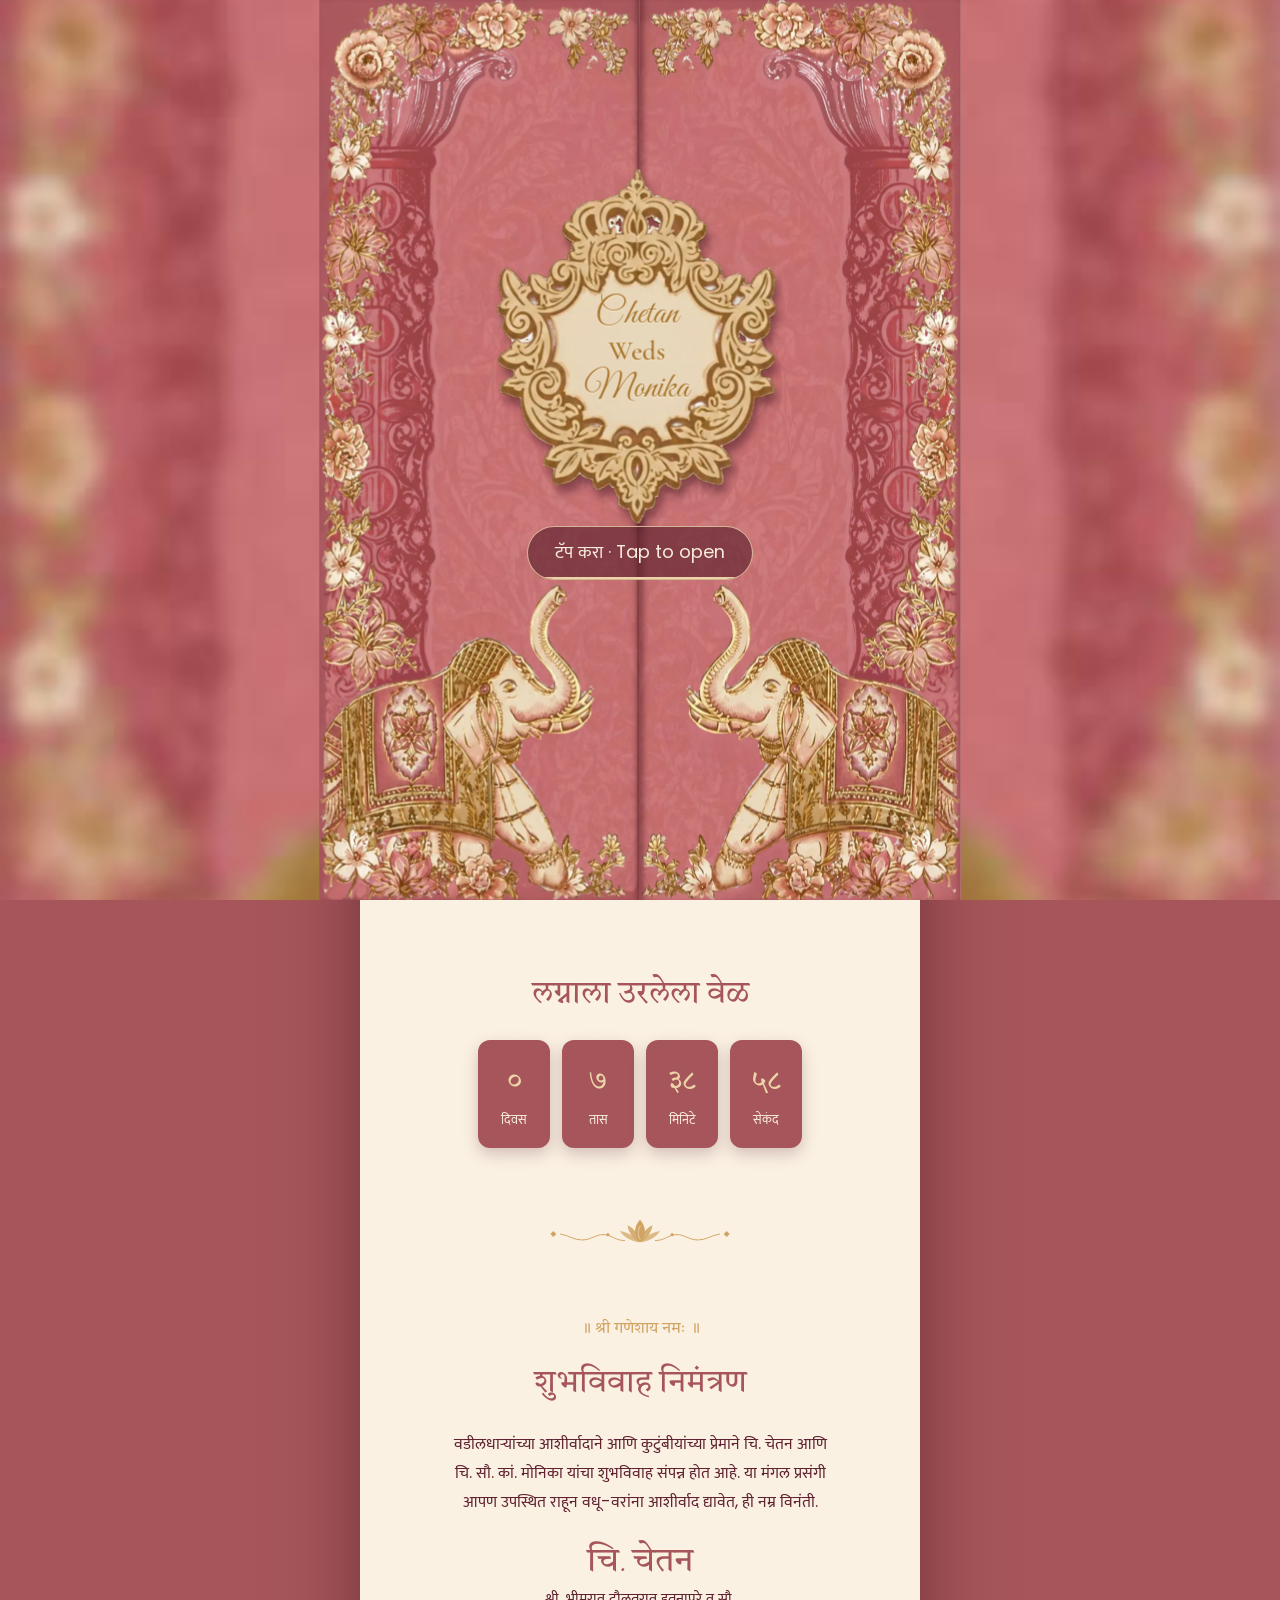
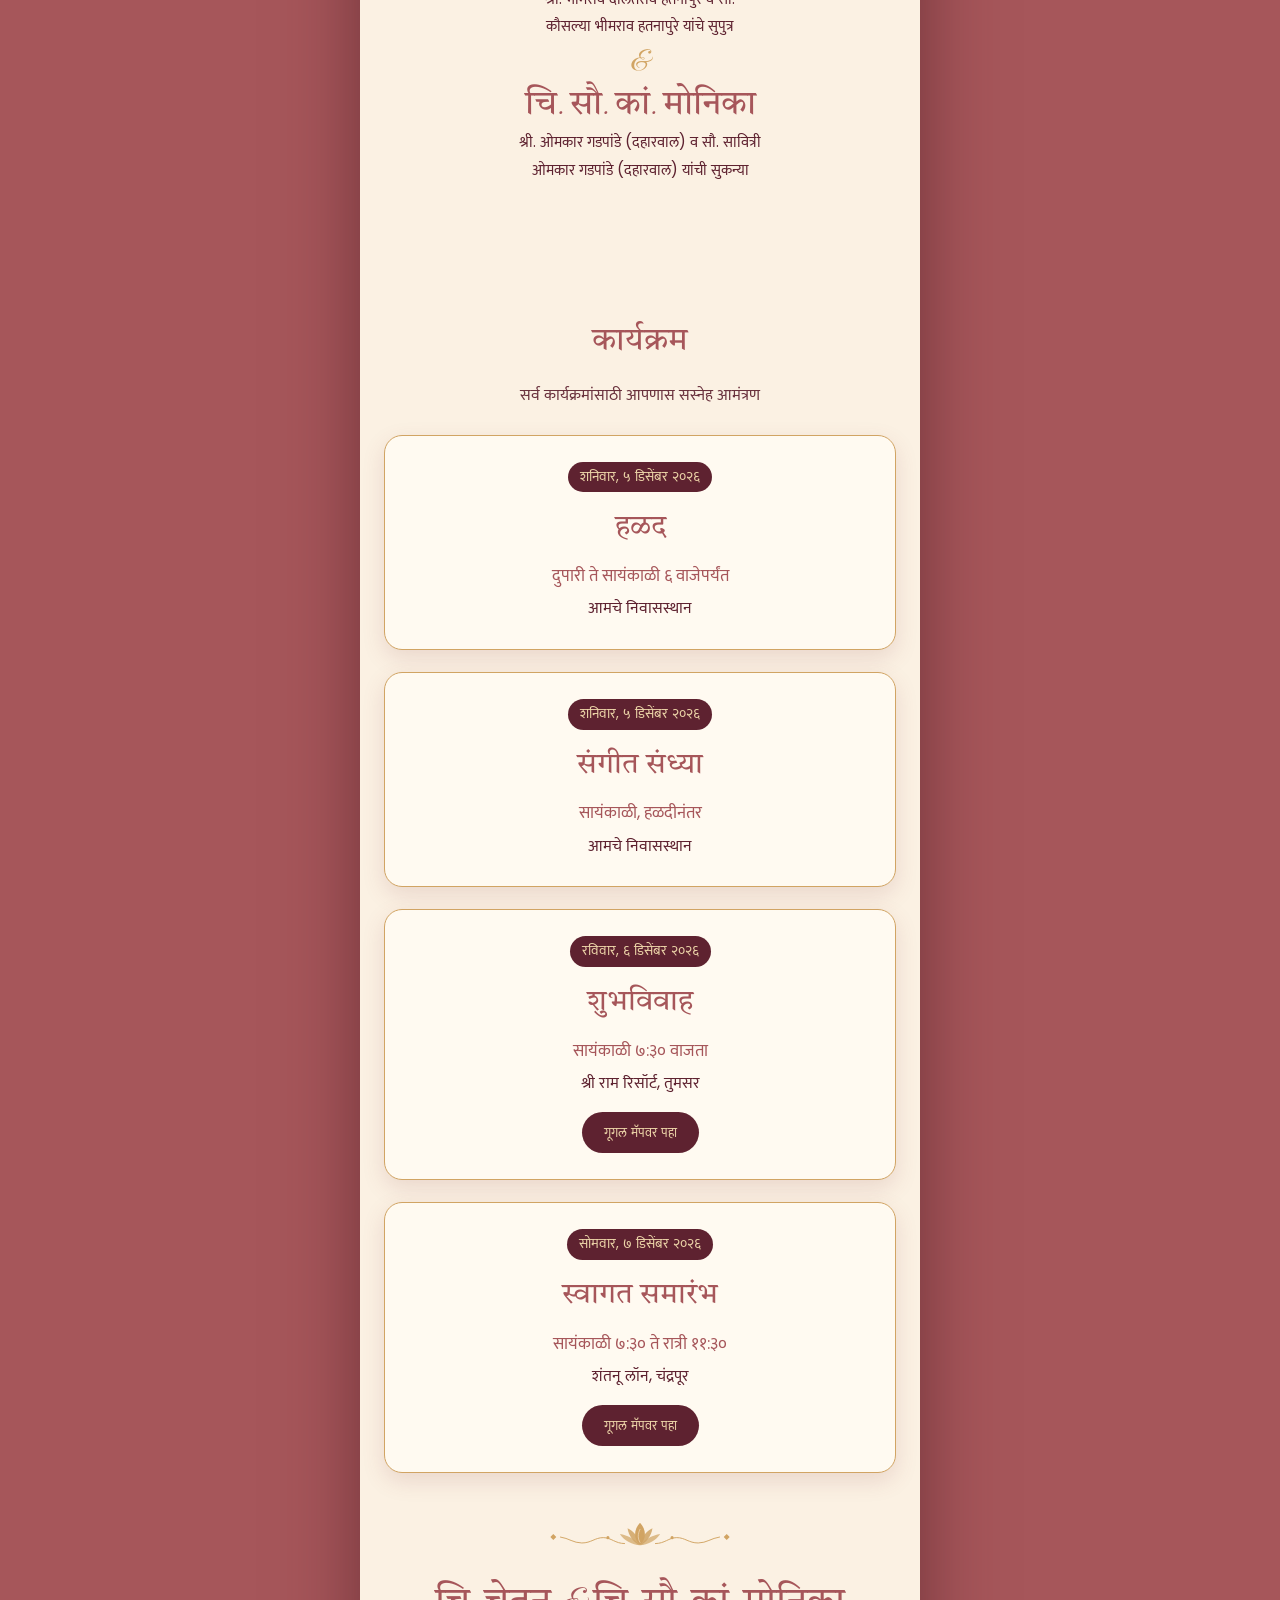
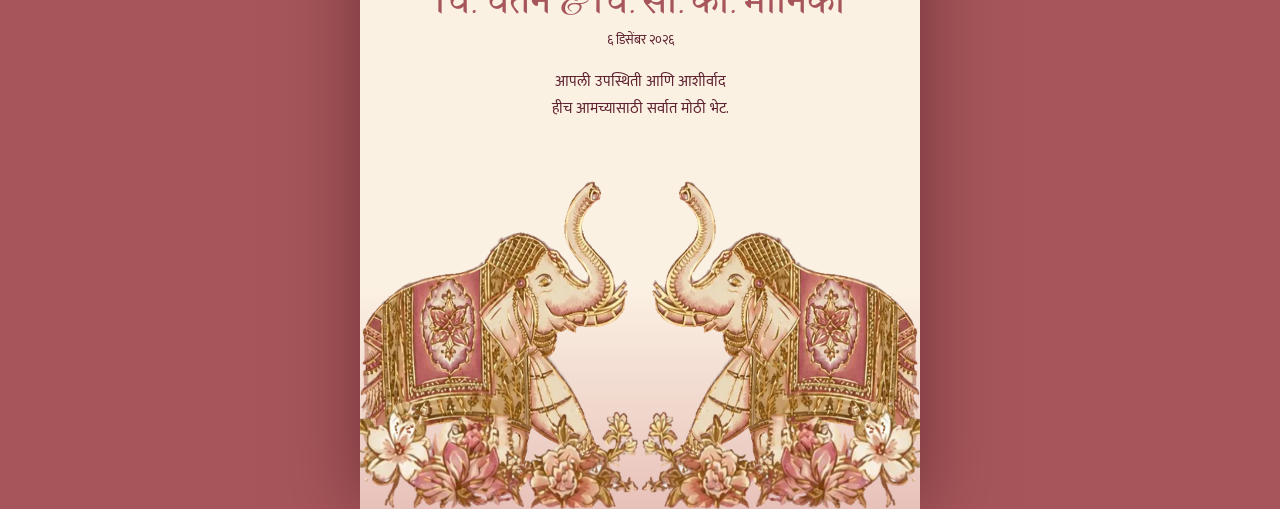
==== family/index.html @ cf25af20 "Link preview: og:image (images/share.jpg), og:url and Twitter card tags on all pages Co-Authored-By:" ====
<!doctype html>
<html lang="en">
	<head>
		<meta charset="UTF-8" />
		<meta
			name="viewport"
			content="width=device-width, initial-scale=1, viewport-fit=cover"
		/>
		<title>Chetan &amp; Monika | Wedding Invitation</title>
		<meta
			name="description"
			content="With joy we invite you to the wedding of Chetan and Monika, 6 December 2026, Shree Ram Resort, Tumsar."
		/>
		<meta property="og:type" content="website" />
		<meta
			property="og:title"
			content="Chetan &amp; Monika | Wedding Invitation"
		/>
		<meta
			property="og:description"
			content="With joy we invite you to the wedding of Chetan and Monika, 6 December 2026, Shree Ram Resort, Tumsar."
		/>
		<meta property="og:site_name" content="Chetan &amp; Monika" />
		<meta property="og:url" content="https://chchetanh.github.io/Wedding_Invite/family/" />
		<meta property="og:image" content="https://chchetanh.github.io/Wedding_Invite/images/share.jpg" />
		<meta property="og:image:width" content="1200" />
		<meta property="og:image:height" content="630" />
		<meta name="twitter:card" content="summary_large_image" />
		<meta name="theme-color" content="#c87476" />
		<meta name="robots" content="noindex, nofollow" />
		<meta name="google" content="notranslate" />
		<link rel="stylesheet" href="../style.css" />
		<!-- If script.js is missing, blocked or broken, the "js" flag is removed and the plain English page shows -->
		<script>
			document.documentElement.classList.add("js");
			document.addEventListener("DOMContentLoaded", function () {
				if (!window.inviteReady) document.documentElement.classList.remove("js");
			});
		</script>
	</head>
	<body class="locked">
		<!-- Vector pieces (SVG symbols, recolourable with CSS "color") -->
		<svg width="0" height="0" style="position: absolute" aria-hidden="true">
			<defs>
				<symbol id="crest-sil" viewBox="0 0 542 685">
					<path
						d="M0 0 C0.3 1.1 0.6 2.2 0.9 3.3 C1.3 4.7 1.8 6.2 2.2 7.6 C2.4 8.3 2.4 8.3 3.4 11.9 C5.1 16.1 7.1 18.6 10 22 C10.6 24.5 10.6 24.5 10.8 26.9 C11.8 33.1 15.3 35.3 20 39 C23.1 42.4 25.1 45.8 27 50 C27.8 49.8 28.6 49.6 29.5 49.3 C34.1 48.9 37 50.1 41.2 51.8 C47.5 54.1 53.6 56.2 60 58 C61 58.3 62 58.7 63 59 C64.7 59.2 66.4 59.3 68.1 59.4 C81.1 60.5 95.3 65.3 104 75.3 C109.6 82.3 112.1 89.3 114 98 C115.2 98.2 116.4 98.5 117.7 98.7 C122.3 100.1 124 101.3 127 105 C129.7 110.5 129.1 115.2 128 121 C125.2 127.8 122.6 131.5 116.3 135.1 C113 137 113 137 112 140 C112.5 143.1 112.5 143.1 113.3 146.6 C113.6 147.8 113.8 149 114.1 150.2 C114.4 151.1 114.7 152 115 153 C115.7 153.3 116.3 153.7 117 154 C118.8 157.6 119.3 160.8 119.6 164.8 C119.7 165.3 119.7 165.3 119.9 167.8 C119.9 168.5 119.9 169.2 120 170 C120.7 169.9 121.4 169.9 122.2 169.8 C132.8 169.2 141.4 172.7 149.6 179.4 C155.9 186 157.6 191.9 159.3 200.7 C159.9 203.7 160.8 206.2 162 209 C165.8 207.6 169.3 205.9 172.9 204 C181.1 199.9 186.9 198 196 200 C201.3 204.9 201.6 209.8 202 216.6 C202 217.4 202 218.2 202 219 C207.5 220.6 207.5 220.6 211 220 C214.3 217.1 216.6 213.6 219 210 C223.5 203.9 227.9 198.8 234.1 194.4 C236 193 236 193 238 191 C245.9 189 245.9 189 250 189 C251.8 191 251.8 191 253.6 193.7 C254.2 194.6 254.8 195.4 255.4 196.3 C261.9 207.1 261.3 221.1 258.7 233.1 C257.8 236.6 256.7 239.7 255.2 243.1 C254 246 254 246 255 250 C256 251.7 257 253.4 258 255.1 C261.7 260.9 262.4 265 262 272 C260.1 276.6 256.9 279.1 253 282 C252 282.3 251 282.7 250 283 C250.2 284.2 250.3 285.4 250.5 286.6 C251.8 299 251.8 308 244.2 318.2 C240.9 322.3 238.1 324.5 233 326 C233.7 327.3 234.3 328.6 235 330 C235.6 331.6 236.2 333.2 236.8 334.8 C240.3 343.7 246.3 348.2 254.3 353.1 C257 355 257 355 260 359 C260.1 366.8 258 370.4 253 376 C247.2 381.4 240.4 383.6 233 386 C231.9 390.7 232.3 393.5 234 398 C235.1 398.1 236.1 398.3 237.2 398.4 C238.6 398.6 240 398.8 241.4 398.9 C242.7 399.1 244.1 399.3 245.5 399.5 C249 400 249 400 251 401 C251.7 402.7 252.3 404.5 252.9 406.2 C253.9 409.3 254.9 411.8 256.6 414.5 C258.9 418.6 258.8 422.4 259 427 C258.7 427.7 258.3 428.3 258 429 C255.5 429.7 253.1 430.3 250.6 430.9 C245.7 432 241.2 433.2 236.7 435.2 C231.5 437.4 226.6 437.7 221 438 C220.9 439.2 220.9 440.4 220.8 441.7 C219 466 211.6 487.6 195 506 C194.4 506.7 193.8 507.5 193.2 508.2 C184.6 518.8 172.5 525.1 160 530 C160 534 160 534 162.1 536.1 C162.5 536.6 162.5 536.6 165 539 C176.6 554 176.6 554 177 563 C176.6 565.6 176.6 565.6 175 568 C169.6 571.2 164 573.1 158 575 C158.5 578.9 159.1 582.6 160.1 586.4 C161.2 591.9 161.8 596.6 160 601.9 C157 605 154.2 604.7 150 605 C144.6 604.4 139.3 603.2 134 602 C133 601.8 132 601.6 130.9 601.4 C121.1 599.1 112.5 593.7 106 586 C106 585 106 584 106 583 C101.7 585.4 97.8 587.9 94 591 C89.6 594.3 85.5 594.6 80 595 C80.2 595.9 80.4 596.7 80.6 597.6 C81.3 603.4 79 608.1 76 613 C72.3 614.8 70.4 614.4 66.5 613.2 C64 612.3 61.5 611.2 59 610 C57.8 609.5 56.7 609 55.5 608.4 C53 607 53 607 51 604 C45.9 605.3 43.3 607 40 611 C38.9 614.2 38 617.1 37.2 620.3 C37 621.1 36.8 622 36.5 622.8 C36 624.9 35.5 626.9 35 629 C33.7 629 32.4 629 31 629 C31 629.5 31 629.5 30.7 632.1 C29.3 645.7 29.3 645.7 24 650 C21 651.6 18.9 652 15.5 652.4 C11.2 654.4 10.9 655.7 9.2 660 C9 660.5 9 660.5 8 663.2 C7 666 7 666 5 668 C4.5 669.3 4.1 670.6 3.6 671.9 C2 676 2 676 -2 679 C-7.9 677.9 -10.1 677.2 -13.8 672.4 C-16.9 666.1 -19.8 660 -21 653 C-22.3 652.8 -23.5 652.7 -24.8 652.5 C-31.2 651 -36.8 648.2 -41 643 C-41.6 639.2 -41.5 636 -41 632.2 C-41 629 -41 629 -42.8 627 C-43.5 626.4 -44.3 625.7 -45 625 C-46.4 621.4 -47.5 617.7 -48.7 614 C-49.1 613 -49.5 612 -50 611 C-51.3 610.7 -52.6 610.3 -54 610 C-55.8 607.4 -55.8 607.4 -57 605 C-61.3 605.4 -64.2 607.3 -67.8 609.6 C-70.2 611.1 -72.6 612.3 -75.2 613.4 C-75.6 613.6 -75.6 613.6 -77.6 614.5 C-80.8 615.2 -82.2 614.6 -85 613 C-88.9 608.2 -90.4 603.1 -91 597 C-93.5 594.5 -95.2 594.4 -98.6 593.8 C-104.8 592.3 -108.1 589.9 -113 586 C-114.3 586 -115.6 586 -117 586 C-118.9 587.9 -120.8 589.8 -122.6 591.8 C-132.4 601 -145.6 604.6 -158.9 605.2 C-162 605 -162 605 -165 604 C-169.4 595.6 -166.9 584 -166 575 C-167.4 574.6 -168.7 574.1 -170.1 573.6 C-171.9 573 -173.7 572.4 -175.4 571.8 C-176.3 571.5 -177.2 571.2 -178.2 570.9 C-180.7 570 -180.7 570 -185 568 C-186.9 562.3 -184.6 558.2 -182 553 C-180.5 550.6 -179 548.3 -177.4 546 C-176 544 -176 544 -174.5 541.3 C-173 539 -173 539 -169.8 535.9 C-167 533 -167 533 -167 530 C-167.5 529.8 -167.5 529.8 -169.9 528.9 C-192.1 520.5 -209.6 505.7 -219.5 483.7 C-220.7 480.5 -221.9 477.3 -223 474 C-223.4 473 -223.7 472 -224.1 471 C-226.9 463.1 -227.7 455.3 -228.2 447 C-228.4 444.6 -228.7 442.3 -229 440 C-232.2 437.9 -233.7 437.6 -237.4 437.2 C-243.1 436.3 -247.8 434.5 -253.1 432.2 C-256 431 -258.6 430.4 -261.6 429.8 C-266 429 -266 429 -268 427 C-269.1 419.6 -267.2 415.6 -263 409.5 C-257.4 402.5 -251.8 399.2 -243 398 C-243 394 -243 390.1 -243 386 C-248 384 -248 384 -251.9 383.1 C-259.5 381.1 -266.2 377.3 -271 371 C-272 367.2 -272 363.8 -271 360 C-268.2 355.7 -264.7 353.2 -260.6 350.3 C-259.5 349.5 -258.3 348.8 -257.2 348 C-254 346 -254 346 -251.2 345 C-250.5 344.7 -249.7 344.3 -249 344 C-247.8 339.7 -247.8 339.7 -247 335 C-246.8 334.1 -246.5 333.2 -246.2 332.2 C-245.9 329.1 -246.4 327.7 -248 325 C-249.1 324.1 -250.2 323.1 -251.4 322.1 C-255 319 -256.8 316.2 -259 312 C-259.7 311.7 -260.3 311.3 -261 311 C-264.9 300.7 -263.2 292.5 -261 282 C-261.7 281.7 -262.4 281.4 -263.1 281.2 C-267.6 279.1 -270.4 277.9 -273.2 273.7 C-274.2 269 -274.4 266.6 -273 262 C-270.8 259 -268.5 256.3 -266 253.5 C-264 251 -264 251 -263 247 C-264 245.3 -265 243.6 -266 242 C-266.8 239.5 -267.5 237.1 -268.1 234.6 C-268.5 233.3 -268.8 232 -269.1 230.7 C-272.1 217.9 -271 207 -264.5 195.3 C-262.5 192.4 -260.7 190.3 -257.6 188.8 C-248.1 189.5 -241.4 197.2 -235.4 203.8 C-231.9 208 -228.8 212.4 -225.6 216.8 C-224 219 -224 219 -223 220 C-221.3 220 -219.7 220 -218 220 C-216 216 -216 216 -215.1 211.6 C-213.8 206 -212.7 203.1 -208 200 C-199.1 198.4 -192.7 201.1 -185 205.4 C-182 207 -182 207 -178 208 C-174.8 203.7 -174.4 201.9 -173.7 196.8 C-172.4 189.7 -170.9 186.1 -166 181 C-165.4 180.3 -164.9 179.7 -164.3 179 C-157.9 172.7 -150.3 173.1 -141.8 173 C-140.6 173 -139.3 173 -138 173 C-138 172.1 -137.9 171.2 -137.9 170.3 C-137.9 169.8 -137.9 169.8 -137.7 166.8 C-137.6 165.7 -137.6 164.5 -137.5 163.3 C-137 159.8 -136.1 157.8 -134 155 C-133.3 154.7 -132.7 154.3 -132 154 C-131.7 151.6 -131.7 151.6 -131.5 148.7 C-131.3 144.6 -130.9 142.8 -129 139 C-130 138.4 -131.1 137.7 -132.1 137.1 C-133.5 136.2 -134.9 135.3 -136.2 134.4 C-137.6 133.6 -138.9 132.7 -140.3 131.9 C-144.2 128.8 -146 126.5 -148 122 C-148.7 115 -148.1 107.9 -143.9 102.1 C-140.4 99.5 -137.2 98.8 -133 98 C-132.9 97.1 -132.8 96.2 -132.7 95.3 C-130.6 82.4 -124.3 76.1 -114.1 68.5 C-109.6 65.3 -105.5 63.4 -100.1 61.9 C-99 61.5 -97.8 61.2 -96.6 60.9 C-90.6 59.4 -85.2 58.9 -79.1 59.2 C-72.5 59.3 -69.4 57.8 -64 54 C-58.5 52.2 -52.9 51.1 -47.2 50.4 C-41.8 48.6 -40.7 46 -37.8 41.3 C-35.2 37.9 -31.9 37.4 -28 36 C-26.2 32.4 -26.2 32.4 -25 29 C-23.7 28.3 -22.4 27.7 -21 27 C-20.5 25.7 -20.1 24.4 -19.6 23 C-19.1 21.7 -18.6 20.4 -18 19 C-17 18.8 -16.1 18.5 -15.1 18.3 C-12 17 -12 17 -10.4 13.3 C-10.2 12.6 -10.2 12.6 -9.2 8.9 C-8.5 6.3 -7.8 3.6 -7 1 C-5 0 -5 0 0 0 Z M22 89 C21.3 89.7 20.7 90.3 20 91 C18 91.4 16 91.7 14 92 C14 93.7 14 95.3 14 97 C14.7 97.7 15.3 98.3 16 99 C16.6 101.7 16.6 101.7 17.1 104.9 C17.3 105.9 17.5 107 17.6 108.1 C18 111 18 111 18 115 C19 115 20 115 21 115 C21.3 113.8 21.3 113.8 23 108 C25.5 109 28.1 110 30.6 111.1 C33 112 33 112 37 112 C38.1 107.2 38.1 107.2 37 105 C38 105 39 105 40 105 C39 102 39 102 36.6 100.6 C35.7 100.2 34.7 99.7 33.7 99.2 C28.6 96.6 26.3 94.4 24 89 C23.3 89 22.7 89 22 89 Z M-39 93 C-42 97 -42 97 -42 99 C-43.3 99.3 -44.6 99.7 -46 100 C-46 102.3 -46 104.6 -46 107 C-45.6 107.1 -45.6 107.1 -43.6 107.3 C-41 108 -41 108 -39 111 C-39.9 114.7 -39.9 114.7 -41 118 C-40.3 118.7 -39.7 119.3 -39 120 C-37.7 119.7 -36.4 119.3 -35 119 C-34.7 116 -34.5 113 -34.3 109.9 C-34.2 109.1 -34.2 108.2 -34.1 107.4 C-33.7 101.8 -34.4 98 -37 93 C-37.7 93 -38.3 93 -39 93 Z M-55 99 C-55.3 100.3 -55.7 101.6 -56 103 C-55.7 103.5 -55.7 103.5 -54 106 C-52.3 105.7 -50.7 105.3 -49 105 C-49.3 103.3 -49.7 101.7 -50 100 C-51.7 99.7 -53.3 99.3 -55 99 Z M192 313 C191.4 323.7 191.4 323.7 193.6 328.2 C196.9 330.6 199 330.5 203 330 C205 328 205 328 205.1 325.2 C203.6 320.7 200.8 318.8 197 316 C196.3 316 195.7 316 195 316 C195 315 195 314 195 313 C194 313 193 313 192 313 Z M-217 325 C-217 326 -217 327 -217 328 C-216 327.7 -215 327.3 -214 327 C-214 326.3 -214 325.7 -214 325 C-215 325 -216 325 -217 325 Z "
						fill="currentColor"
						transform="translate(277,3)"
					/>
				</symbol>
				<symbol id="lotus" viewBox="0 0 320 44">
					<g fill="currentColor">
						<path d="M160 3 C171 15 171 30 160 41 C149 30 149 15 160 3Z" />
						<path
							d="M160 41 C150 36 141 26 139 12 C150 17 157 27 160 41Z"
							opacity=".85"
						/>
						<path
							d="M160 41 C170 36 179 26 181 12 C170 17 163 27 160 41Z"
							opacity=".85"
						/>
						<path
							d="M160 41 C147 40 134 34 126 22 C139 24 152 31 160 41Z"
							opacity=".7"
						/>
						<path
							d="M160 41 C173 40 186 34 194 22 C181 24 168 31 160 41Z"
							opacity=".7"
						/>
						<circle cx="106" cy="28" r="2.6" />
						<circle cx="214" cy="28" r="2.6" />
						<path d="M14 22 l5 5 -5 5 -5 -5z" />
						<path d="M306 22 l5 5 -5 5 -5 -5z" />
					</g>
					<g
						fill="none"
						stroke="currentColor"
						stroke-width="1.6"
						stroke-linecap="round"
					>
						<path
							d="M134 38 C118 38 112 28 98 28 C84 28 78 37 62 37 C48 37 40 29 26 27"
						/>
						<path
							d="M186 38 C202 38 208 28 222 28 C236 28 242 37 258 37 C272 37 280 29 294 27"
						/>
						<path
							d="M160 14 C156 22 156 30 160 36"
							stroke="#fbf1e3"
							stroke-width="1.1"
							opacity=".75"
						/>
					</g>
				</symbol>
			</defs>
		</svg>

		<!-- ================= COVER: two thick doors, opening from the middle =================
     Every layer is one of your Canva elements, placed where it sits in your design.
     Opens on tap, or by itself 5 seconds after the artwork has loaded. -->
		<div
			class="gate"
			id="gate"
			role="button"
			tabindex="0"
			aria-label="Tap to open the wedding invitation of Chetan and Monika"
		>
			<div class="gate-bg"></div>
			<div class="stage">
				<div class="door left">
					<div class="face front">
						<img
							class="bg"
							src="../images/door-bg-l.webp"
							alt=""
							draggable="false"
							decoding="async"
						/>
						<img
							class="el"
							src="../images/pillar-l.webp"
							alt=""
							draggable="false"
							decoding="async"
							style="left: 0.161%; top: 0%; width: 70%"
						/>
						<img
							class="el"
							src="../images/spray-l-top.webp"
							alt=""
							draggable="false"
							decoding="async"
							style="left: 70.645%; top: 0.858%; width: 26.613%"
						/>
						<img
							class="el"
							src="../images/spray-l-bot.webp"
							alt=""
							draggable="false"
							decoding="async"
							style="left: 68.387%; top: 92.162%; width: 27.903%"
						/>
						<img
							class="el"
							src="../images/garland-l.webp"
							alt=""
							draggable="false"
							decoding="async"
							style="left: 0%; top: 0.801%; width: 30.968%"
						/>
						<img
							class="el"
							src="../images/elephant-l.webp"
							alt=""
							draggable="false"
							decoding="async"
							style="left: 0%; top: 64.645%; width: 86.129%"
						/>
						<img
							class="el"
							src="../images/flowers-bl.webp"
							alt=""
							draggable="false"
							decoding="async"
							style="left: 0%; top: 90.732%; width: 62.903%"
						/>
						<i class="shade"></i>
					</div>
					<div class="face back"></div>
					<div class="edge"></div>
				</div>
				<div class="door right">
					<div class="face front">
						<img
							class="bg"
							src="../images/door-bg-r.webp"
							alt=""
							draggable="false"
							decoding="async"
						/>
						<img
							class="el"
							src="../images/pillar-r.webp"
							alt=""
							draggable="false"
							decoding="async"
							style="left: 29.839%; top: 0%; width: 70%"
						/>
						<img
							class="el"
							src="../images/spray-r-top.webp"
							alt=""
							draggable="false"
							decoding="async"
							style="left: 2.742%; top: 0.858%; width: 26.613%"
						/>
						<img
							class="el"
							src="../images/spray-r-bot.webp"
							alt=""
							draggable="false"
							decoding="async"
							style="left: -0.161%; top: 92.162%; width: 28.065%"
						/>
						<img
							class="el"
							src="../images/garland-r.webp"
							alt=""
							draggable="false"
							decoding="async"
							style="left: 69.032%; top: 0.801%; width: 30.968%"
						/>
						<img
							class="el"
							src="../images/elephant-r.webp"
							alt=""
							draggable="false"
							decoding="async"
							style="left: 13.871%; top: 64.645%; width: 86.129%"
						/>
						<img
							class="el"
							src="../images/flowers-br.webp"
							alt=""
							draggable="false"
							decoding="async"
							style="left: 37.097%; top: 90.732%; width: 62.903%"
						/>
						<i class="shade"></i>
					</div>
					<div class="face back"></div>
					<div class="edge"></div>
					<!-- NAME PLATE: a child of the RIGHT door, so it swings with that door and is never cut in half -->
					<div
						class="crest"
						style="
							left: -44.677%;
							top: 19.05%;
							width: 87.419%;
							aspect-ratio: 542/685;
						"
					>
						<svg class="sil shadow" viewBox="0 0 542 685" aria-hidden="true">
							<use href="#crest-sil" />
						</svg>
						<svg class="sil s1" viewBox="0 0 542 685" aria-hidden="true">
							<use href="#crest-sil" /></svg
						><svg class="sil s2" viewBox="0 0 542 685" aria-hidden="true">
							<use href="#crest-sil" /></svg
						><svg class="sil s3" viewBox="0 0 542 685" aria-hidden="true">
							<use href="#crest-sil" /></svg
						><svg class="sil s4" viewBox="0 0 542 685" aria-hidden="true">
							<use href="#crest-sil" /></svg
						><svg class="sil s5" viewBox="0 0 542 685" aria-hidden="true">
							<use href="#crest-sil" />
						</svg>
						<img
							class="top"
							src="../images/crest.webp"
							alt=""
							draggable="false"
							decoding="async"
						/>
						<!-- text on the name plate (English only, not translated) -->
						<div class="plate">
							<span>Chetan</span>
							<em>Weds</em>
							<span>Monika</span>
						</div>
					</div>
				</div>

				<p class="tap"><span data-i18n="tap">Tap to open</span></p>
			</div>
		</div>

		<!-- LANGUAGE BAR: shown by script.js only when data/content.json has loaded -->
		<nav class="langbar" id="langbar" hidden aria-label="Language">
			<button type="button" data-l="mr" lang="mr">मराठी<i></i></button>
			<button type="button" data-l="en" lang="en">English<i></i></button>
			<button type="button" data-l="hi" lang="hi">हिन्दी<i></i></button>
		</nav>

		<!-- MUSIC: put your audio file at music/invitation.mp3. The button only appears if the file exists. -->
		<audio id="music" src="../music/invitation.mp3" preload="metadata"></audio>
		<button type="button" class="music" id="musicBtn" hidden aria-label="Music on or off" aria-pressed="false">
			<svg viewBox="0 0 24 24" aria-hidden="true">
				<path d="M3 9v6h4l5 4V5L7 9H3z" fill="currentColor" />
				<path class="wave" d="M15.5 8.5a5 5 0 0 1 0 7M18.2 6a8.5 8.5 0 0 1 0 12" fill="none" stroke="currentColor" stroke-width="1.8" stroke-linecap="round" />
				<path class="mute" d="M4 4l16 16" fill="none" stroke="currentColor" stroke-width="2" stroke-linecap="round" />
			</svg>
		</button>

		<main class="site">
			<!-- ================= HOME ================= -->
			<header class="hero">
				<div class="scene" aria-hidden="true">
					<img
						class="d g-l"
						src="../images/garland-l.webp"
						alt=""
						decoding="async"
					/>
					<img
						class="d g-r"
						src="../images/garland-r.webp"
						alt=""
						decoding="async"
					/>
					<div class="d crown">
						<img src="../images/spray-l-top.webp" alt="" decoding="async" /><img
							src="../images/spray-r-top.webp"
							alt=""
							decoding="async"
						/>
					</div>
					<div class="d roots">
						<img src="../images/spray-l-bot.webp" alt="" decoding="async" /><img
							src="../images/spray-r-bot.webp"
							alt=""
							decoding="async"
						/>
					</div>
					<img
						class="d f-l"
						src="../images/flowers-bl.webp"
						alt=""
						decoding="async"
					/>
					<img
						class="d f-r"
						src="../images/flowers-br.webp"
						alt=""
						decoding="async"
					/>
				</div>

				<div class="hero-content fx">
					<p class="eyebrow rise" style="--d: 1.3s" data-i18n="eyebrow">With the blessings of our families</p>
					<h1 class="rise" style="--d: 1.8s"><span data-i18n="groom">Mr.&nbsp;Chetan</span> <span class="amp">&amp;</span> <span data-i18n="bride">Miss&nbsp;Monika</span></h1>
					<p class="date rise" style="--d: 2s" data-i18n="date">6 December 2026</p>
					<svg class="lotus rise" style="--d: 2.2s" aria-hidden="true"><use href="#lotus" /></svg>
					<p class="scroll-hint rise" style="--d: 2.6s" data-i18n="scroll">Scroll down ↓</p>
				</div>
			</header>

			<!-- COUNTDOWN (the date comes from data/content.json; data-date is the fallback) -->
			<section class="section reveal">
				<div class="fx">
					<h2 data-i18n="countTitle">Counting down to our big day</h2>
					<div class="countdown" id="countdown" data-date="2026-12-06T19:30:00+05:30">
						<div><b id="d">0</b><small data-i18n="days">Days</small></div>
						<div><b id="h">0</b><small data-i18n="hours">Hours</small></div>
						<div><b id="m">0</b><small data-i18n="mins">Mins</small></div>
						<div><b id="s">0</b><small data-i18n="secs">Secs</small></div>
					</div>
				</div>
			</section>

			<svg class="lotus divider" aria-hidden="true"><use href="#lotus" /></svg>

			<!-- INVITATION TEXT -->
			<section class="section reveal">
				<div class="fx">
					<p class="invocation" data-i18n="invocation">|| Shree Ganeshaya Namah ||</p>
					<h2 data-i18n="inviteTitle">You are invited</h2>
					<p class="lead" data-i18n="inviteBody">With the blessings of our elders and the love of our families, the wedding of Chetan and Monika will be solemnised. We warmly invite you to join us and bless the couple on this auspicious occasion.</p>
					<!-- the two families: replace the placeholder names in data/content.json and here -->
					<div class="families">
						<div class="person">
							<p class="who" data-i18n="groom">Mr.&nbsp;Chetan</p>
							<p class="of" data-i18n="groomParents">Son of Mr. Bhimrao Daulatrao Hatnapure &amp; Mrs. Kausalya Bhimrao Hatnapure</p>
						</div>
						<p class="and"><span class="amp">&amp;</span></p>
						<div class="person">
							<p class="who" data-i18n="bride">Miss&nbsp;Monika</p>
							<p class="of" data-i18n="brideParents">Daughter of Mr. Omkar Gadpande (Daharwal) &amp; Mrs. Savitri Omkar Gadpande (Daharwal)</p>
						</div>
					</div>
				</div>
			</section>

			<!-- EVENTS: one card per event. Add or remove a whole <article> to change the list.
			     This is the FAMILY page (all four events). guest/index.html is made from it by make_guest.py -->
			<section class="section events">
				<div class="fx">
					<h2 data-i18n="celebTitle">Celebrations</h2>
					<p class="sub" data-i18n="celebSubFamily">Join us for all the celebrations</p>
				<!-- family-only:start (Haldi and Sangeet: removed from the guest page by make_guest.py) -->
				<article class="card reveal">
					<span class="tag" data-i18n="haldiDate">Saturday, 5 December 2026</span>
					<h3 data-i18n="haldiTitle">Haldi</h3>
					<p class="time" data-i18n="haldiTime">Afternoon till 6:00 PM</p>
					<p class="venue" data-i18n="haldiVenue">Our home</p>
				</article>
				<article class="card reveal">
					<span class="tag" data-i18n="sangeetDate">Saturday, 5 December 2026</span>
					<h3 data-i18n="sangeetTitle">Sangeet</h3>
					<p class="time" data-i18n="sangeetTime">Evening, after Haldi</p>
					<p class="venue" data-i18n="sangeetVenue">Our home</p>
				</article>
				<!-- family-only:end -->
				<article class="card reveal">
					<span class="tag" data-i18n="weddingDate">Sunday, 6 December 2026</span>
					<h3 data-i18n="weddingTitle">Wedding</h3>
					<p class="time" data-i18n="weddingTime">7:30 PM</p>
					<p class="venue" data-i18n="weddingVenue">Shree Ram Resort, Tumsar</p>
				<a class="btn small" href="https://www.google.com/maps/place/Shree+Ram+Resort/@21.3552936,79.7092321,17z/data=!4m9!3m8!1s0x3a2b230001a563b7:0x4e19f1251ca8193e!5m2!4m1!1i2!8m2!3d21.3552936!4d79.711807!16s%2Fg%2F11y3mwjn7y?entry=ttu&g_ep=EgoyMDI2MDkzMC4wIKXMDSoASAFQAw%3D%3D" target="_blank" rel="noopener" data-i18n="mapLabel">View on Google Maps</a>
				</article>
				<article class="card reveal">
					<span class="tag" data-i18n="receptionDate">Monday, 7 December 2026</span>
					<h3 data-i18n="receptionTitle">Reception</h3>
					<p class="time" data-i18n="receptionTime">7:30 PM to 11:30 PM</p>
					<p class="venue" data-i18n="receptionVenue">Shantanu Lawn, Chandrapur</p>
				<a class="btn small" href="https://www.google.com/maps/search/?api=1&query=Shantanu+Lawn+Chandrapur" target="_blank" rel="noopener" data-i18n="mapLabel">View on Google Maps</a>
				</article>
				</div>
			</section>

			<svg class="lotus divider" aria-hidden="true"><use href="#lotus" /></svg>

			<!-- CLOSING -->
			<footer class="closing">
				<div class="closing-text reveal">
					<div class="fx">
						<p class="sign"><span data-i18n="groom">Mr.&nbsp;Chetan</span> <span class="amp">&amp;</span> <span data-i18n="bride">Miss&nbsp;Monika</span></p>
						<p class="small-date" data-i18n="date">6 December 2026</p>
						<p class="thanks" data-i18n="closing">Your presence and blessings are the greatest gift.</p>
					</div>
				</div>
				<div class="herd reveal" aria-hidden="true">
					<img
						class="e-l"
						src="../images/elephant-l.webp"
						alt=""
						loading="lazy"
						decoding="async"
					/>
					<img
						class="e-r"
						src="../images/elephant-r.webp"
						alt=""
						loading="lazy"
						decoding="async"
					/>
					<div class="roots">
						<img src="../images/spray-l-bot.webp" alt="" loading="lazy" /><img
							src="../images/spray-r-bot.webp"
							alt=""
							loading="lazy"
						/>
					</div>
					<img
						class="f-l"
						src="../images/flowers-bl.webp"
						alt=""
						loading="lazy"
						decoding="async"
					/>
					<img
						class="f-r"
						src="../images/flowers-br.webp"
						alt=""
						loading="lazy"
						decoding="async"
					/>
				</div>
			</footer>
		</main>

		<script src="../script.js"></script>
	</body>
</html>
---- style.css ----
/* ============================================================
   Fonts (self-hosted, so the page looks the same everywhere)
   ============================================================ */
@font-face {
	font-family: "Cormorant Garamond";
	font-weight: 600;
	font-style: normal;
	font-display: swap;
	src: url("fonts/cormorant-garamond-latin-600-normal.woff2")
		format("woff2");
}
@font-face {
	font-family: "Cormorant Garamond";
	font-weight: 700;
	font-style: normal;
	font-display: swap;
	src: url("fonts/cormorant-garamond-latin-700-normal.woff2")
		format("woff2");
}
@font-face {
	font-family: "Great Vibes";
	font-weight: 400;
	font-style: normal;
	font-display: swap;
	src: url("fonts/great-vibes-latin-400-normal.woff2") format("woff2");
}
@font-face {
	font-family: "Poppins";
	font-weight: 300;
	font-style: normal;
	font-display: swap;
	src: url("fonts/poppins-latin-300-normal.woff2") format("woff2");
}
@font-face {
	font-family: "Poppins";
	font-weight: 400;
	font-style: normal;
	font-display: swap;
	src: url("fonts/poppins-latin-400-normal.woff2") format("woff2");
}

/* Marathi and Hindi (Devanagari) */
@font-face {
	font-family: "Mukta";
	font-weight: 400;
	font-style: normal;
	font-display: swap;
	src: url("fonts/mukta-devanagari-400-normal.woff2") format("woff2");
	unicode-range:
		U+0900-097F, U+1CD0-1CF9, U+200C-200D, U+20A8, U+20B9, U+25CC,
		U+A830-A839, U+A8E0-A8FF;
}
@font-face {
	font-family: "Mukta";
	font-weight: 600;
	font-style: normal;
	font-display: swap;
	src: url("fonts/mukta-devanagari-600-normal.woff2") format("woff2");
	unicode-range:
		U+0900-097F, U+1CD0-1CF9, U+200C-200D, U+20A8, U+20B9, U+25CC,
		U+A830-A839, U+A8E0-A8FF;
}
@font-face {
	font-family: "Tiro Devanagari Marathi";
	font-weight: 400;
	font-style: normal;
	font-display: swap;
	src: url("fonts/tiro-devanagari-marathi-devanagari-400-normal.woff2")
		format("woff2");
	unicode-range:
		U+0900-097F, U+1CD0-1CF9, U+200C-200D, U+20A8, U+20B9, U+25CC,
		U+A830-A839, U+A8E0-A8FF;
}
@font-face {
	font-family: "Tiro Devanagari Hindi";
	font-weight: 400;
	font-style: normal;
	font-display: swap;
	src: url("fonts/tiro-devanagari-hindi-devanagari-400-normal.woff2")
		format("woff2");
	unicode-range:
		U+0900-097F, U+1CD0-1CF9, U+200C-200D, U+20A8, U+20B9, U+25CC,
		U+A830-A839, U+A8E0-A8FF;
}

/* ============================================================
   Colours, taken from the card
   ============================================================ */
:root {
	--rose: #c87476;
	--rose-deep: #a6565a;
	--wine: #5e2230;
	--gold: #d1a463;
	--gold-light: #ecd4a8;
	--cream: #f8ecdb;
	--paper: #fbf1e3;

	/* fonts change with the language (html lang="mr" | "en" | "hi") */
	--f-body: "Poppins", sans-serif;
	--f-head: "Cormorant Garamond", serif;
	--f-script: "Great Vibes", cursive;

	/* the card artwork is 1240 x 1748 */
	--ratio: 0.7094;
	--cw: min(
		100vw,
		calc(100vh * var(--ratio))
	); /* card width that fits the screen */
}
@supports (height: 100svh) {
	:root {
		--cw: min(100vw, calc(100svh * var(--ratio)));
	}
}

* {
	box-sizing: border-box;
	margin: 0;
	padding: 0;
}
html {
	scroll-behavior: smooth;
}

body {
	font-family: var(--f-body);
	font-weight: 300;
	line-height: 1.6;
	color: var(--wine);
	background: var(--rose-deep) url("images/cover-bg.jpg") center / cover
		fixed;
	overflow-x: hidden;
}
h1,
h2,
h3 {
	font-family: var(--f-head);
	font-weight: 600;
}
img {
	-webkit-user-drag: none;
	user-select: none;
}

/* ============================================================
   COVER: two thick doors
   ============================================================ */
body.locked {
	overflow: hidden;
	height: 100vh;
}
@supports (height: 100svh) {
	body.locked {
		height: 100svh;
	}
}

.gate {
	position: fixed;
	inset: 0;
	z-index: 100;
	cursor: pointer;
	overflow: hidden;
	-webkit-tap-highlight-color: transparent;
	touch-action: manipulation;
}
.gate.open {
	pointer-events: none;
}
.gate:focus-visible {
	outline: 3px solid var(--gold);
	outline-offset: -6px;
}

/* blurred copy of the cover fills any space around the card */
.gate-bg {
	position: absolute;
	inset: 0;
	background: var(--rose-deep) url("images/cover-bg.jpg") center / cover;
	transition: opacity 1s ease 0.5s;
}
.gate.open .gate-bg {
	opacity: 0;
}

/* the card, sized to fit the screen. "perspective" is what makes the doors look 3D */
.stage {
	position: absolute;
	inset: 0;
	margin: auto;
	width: var(--cw);
	height: calc(var(--cw) / var(--ratio));
	perspective: calc(var(--cw) * 3.2);
	perspective-origin: 50% 50%;
	opacity: 0;
	transition:
		opacity 0.7s ease,
		transform 3s cubic-bezier(0.4, 0.05, 0.2, 1);
}
.gate.ready .stage {
	opacity: 1;
}
.gate.open .stage {
	transform: scale(1.1);
}

/* ---------- one door = front + back + inner edge (that is its thickness) ---------- */
.door {
	position: absolute;
	top: 0;
	width: 50%;
	height: 100%;
	transform-style: preserve-3d;
	--t: calc(var(--cw) * 0.034); /* door thickness */
	--lift: calc(
		var(--cw) * 0.0034
	); /* thickness of the name plate, per layer */
	transition: transform 2.8s cubic-bezier(0.6, 0.02, 0.2, 1) 0.1s;
	will-change: transform;
}
/* hinged on the OUTER edges, so the gap opens in the middle */
.door.left {
	left: 0;
	transform-origin: 0 50%;
}
.door.right {
	right: 0;
	transform-origin: 100% 50%;
}

/* doors swing toward the viewer, so you see the thick inner edge as they open */
.gate.open .door.left {
	transform: rotateY(-104deg);
}
.gate.open .door.right {
	transform: rotateY(104deg);
}

.face,
.edge {
	position: absolute;
	backface-visibility: hidden;
	-webkit-backface-visibility: hidden;
}

.front {
	inset: 0;
	overflow: hidden;
	background: #a85a5e;
	transform: translateZ(calc(var(--t) / 2));
}
.front .bg {
	position: absolute;
	inset: 0;
	width: 100%;
	height: 100%;
	display: block;
}
.front .el {
	position: absolute;
	height: auto;
	display: block;
}

/* soft bevel along the middle seam, so closed doors read as two slabs */
.front::after {
	content: "";
	position: absolute;
	inset: 0;
	pointer-events: none;
}
.left .front::after {
	box-shadow: inset calc(var(--cw) * -0.006) 0 calc(var(--cw) * 0.008)
		rgba(60, 8, 22, 0.38);
}
.right .front::after {
	box-shadow: inset calc(var(--cw) * 0.006) 0 calc(var(--cw) * 0.008)
		rgba(60, 8, 22, 0.38);
}

/* inside of the door (seen once it has swung past 90 degrees) */
.back {
	inset: 0;
	transform: rotateY(180deg) translateZ(calc(var(--t) / 2));
	background-size: 100% 100%;
}
.left .back {
	background-image:
		linear-gradient(rgba(48, 8, 20, 0.62), rgba(48, 8, 20, 0.62)),
		url("images/door-bg-l.webp");
}
.right .back {
	background-image:
		linear-gradient(rgba(48, 8, 20, 0.62), rgba(48, 8, 20, 0.62)),
		url("images/door-bg-r.webp");
}

/* the thickness: a gilded edge along the middle */
.edge {
	top: 0;
	height: 100%;
	width: var(--t);
	background: linear-gradient(
		90deg,
		#5a2230 0%,
		#a95f69 20%,
		#e8cf9f 48%,
		#f3e2bd 52%,
		#a95f69 80%,
		#5a2230 100%
	);
}
.left .edge {
	right: calc(var(--t) / -2);
	transform: rotateY(90deg);
}
.right .edge {
	left: calc(var(--t) / -2);
	transform: rotateY(-90deg);
}

/* the door darkens as it turns away from the light */
.shade {
	position: absolute;
	inset: 0;
	pointer-events: none;
	opacity: 0;
	transition: opacity 2.5s ease 0.1s;
}
.left .shade {
	background: linear-gradient(
		90deg,
		rgba(40, 6, 18, 0.1),
		rgba(40, 6, 18, 0.78)
	);
}
.right .shade {
	background: linear-gradient(
		270deg,
		rgba(40, 6, 18, 0.1),
		rgba(40, 6, 18, 0.78)
	);
}
.gate.open .shade {
	opacity: 1;
}

/* ---------- name plate: child of the RIGHT door, built from stacked layers ---------- */
.crest {
	position: absolute;
	transform-style: preserve-3d;
	transform: translateZ(calc(var(--t) / 2 + var(--lift) * 0.6));
	pointer-events: none;
}
.crest > * {
	position: absolute;
	left: 0;
	top: 0;
	width: 100%;
	height: 100%;
	display: block;
	backface-visibility: hidden;
	-webkit-backface-visibility: hidden;
}
.crest .sil.s1 {
	color: #3f2a0e;
	transform: translateZ(calc(var(--lift) * 0));
}
.crest .sil.s2 {
	color: #543912;
	transform: translateZ(calc(var(--lift) * 1));
}
.crest .sil.s3 {
	color: #6c4c18;
	transform: translateZ(calc(var(--lift) * 2));
}
.crest .sil.s4 {
	color: #85622a;
	transform: translateZ(calc(var(--lift) * 3));
}
.crest .sil.s5 {
	color: #9c7a3a;
	transform: translateZ(calc(var(--lift) * 4));
}
.crest .top {
	transform: translateZ(calc(var(--lift) * 5));
}
.crest .shadow {
	color: #2a0612;
	opacity: 0.42;
	filter: blur(calc(var(--cw) * 0.007));
	transform: translate3d(
		calc(var(--cw) * 0.006),
		calc(var(--cw) * 0.013),
		calc(var(--lift) * -0.4)
	);
}

/* names on the name plate: "Chetan weds Monika" */
.crest .plate {
	left: 50%;
	top: 51.5%;
	width: 48%;
	height: auto;
	transform: translate(-50%, -50%) translateZ(calc(var(--lift) * 5.5));
	display: flex;
	flex-direction: column;
	align-items: center;
	text-align: center;
	color: #a97832; /* gold, like the border of the plate */
	line-height: 1.08;
	text-shadow: 0 1px 0 rgba(255, 244, 220, 0.8);
}
.crest .plate span {
	font-family: var(--f-script);
	font-size: calc(var(--cw) * 0.056);
}
.crest .plate em {
	font-style: normal;
	font-family: var(--f-head);
	font-size: calc(var(--cw) * 0.022);
	letter-spacing: 0.22em;
	text-transform: uppercase;
	margin: calc(var(--cw) * 0.004) 0;
}

html[lang="mr"] .crest .plate em,
html[lang="hi"] .crest .plate em {
	font-size: calc(var(--cw) * 0.042);
}

/* ---------- tap hint with a 5 second bar ---------- */
.tap {
	position: absolute;
	left: 0;
	right: 0;
	top: 58.4%;
	text-align: center;
	pointer-events: none;
	transition: opacity 0.5s ease;
}
.gate.open .tap {
	opacity: 0;
}
.tap span {
	position: relative;
	display: inline-block;
	overflow: hidden;
	padding: 0.55em 1.5em 0.6em;
	font-size: max(11px, calc(var(--cw) * 0.028));
	letter-spacing: 0.24em;
	text-transform: uppercase;
	font-weight: 400;
	color: var(--cream);
	background: rgba(94, 34, 48, 0.66);
	border: 1px solid rgba(236, 212, 168, 0.8);
	border-radius: 40px;
	animation: pulse 2.2s ease-in-out infinite;
}
.tap span::after {
	content: "";
	position: absolute;
	left: 0;
	bottom: 0;
	height: 2px;
	width: 0;
	background: var(--gold-light);
}
.gate.ready .tap span::after {
	animation: fill 5s linear forwards;
}
@keyframes fill {
	to {
		width: 100%;
	}
}
@keyframes pulse {
	50% {
		transform: scale(1.05);
	}
}

/* ============================================================
   HOME (the inside of the card: cream paper with your florals)
   ============================================================ */
.site {
	--hw: min(100vw, 560px);
	max-width: 560px;
	margin: 0 auto;
	background: var(--paper);
	box-shadow: 0 0 70px rgba(60, 15, 25, 0.5);
	overflow: hidden;
}

.hero {
	position: relative;
	overflow: hidden;
	min-height: 100vh;
	display: flex;
	align-items: center;
	justify-content: center;
	text-align: center;
	padding: 16vh 0 17vh;
	background: radial-gradient(
		ellipse 85% 62% at 50% 40%,
		#fffaf1 0%,
		#faecd9 58%,
		#f1d6c1 100%
	);
}
@supports (height: 100svh) {
	.hero {
		min-height: 100svh;
		padding: 16svh 0 17svh;
	}
}

/* florals open up gently as the doors swing back */
.scene {
	position: absolute;
	inset: 0;
	transform-origin: 50% 42%;
	transform: scale(1.1);
	transition: transform 3.4s cubic-bezier(0.2, 0.6, 0.2, 1);
	pointer-events: none;
}
body.opened .scene {
	transform: none;
}
.scene .d,
.scene img {
	position: absolute;
	display: block;
	height: auto;
}
.scene .g-l {
	left: -1%;
	top: 1%;
	height: 82%;
	width: auto;
}
.scene .g-r {
	right: -1%;
	top: 1%;
	height: 82%;
	width: auto;
}
.scene .crown,
.scene .roots {
	display: flex;
	left: 50%;
	transform: translateX(-50%);
	width: 44%;
}
.scene .crown {
	top: 1.6%;
}
.scene .roots {
	bottom: 7%;
	width: 40%;
}
.scene .crown img,
.scene .roots img {
	position: static;
	width: 50%;
}
.scene .f-l {
	left: -2%;
	bottom: -0.5%;
	width: 48%;
}
.scene .f-r {
	right: -2%;
	bottom: -0.5%;
	width: 48%;
}

.hero-content {
	position: relative;
	z-index: 1;
	padding: 0 20%;
	width: 100%;
}
.eyebrow {
	letter-spacing: 0.26em;
	text-transform: uppercase;
	font-size: 0.66rem;
	color: var(--rose-deep);
	margin-bottom: 14px;
}
.mono {
	width: min(46%, 150px);
	aspect-ratio: 243 / 157;
	height: auto;
	margin: 0 auto 4px;
	color: #ad5a5f;
}
.mono.small {
	width: 90px;
	margin-bottom: 0;
}
h1 {
	font-family: var(--f-script);
	font-weight: 400;
	font-size: clamp(2.5rem, 11.5vw, 3.9rem);
	line-height: 1.12;
	color: var(--rose-deep);
}
h1 .amp {
	color: var(--gold);
}
.date {
	letter-spacing: 0.34em;
	font-size: 0.95rem;
	margin-top: 10px;
	color: var(--wine);
}
.lotus {
	width: 150px;
	aspect-ratio: 320 / 44;
	height: auto;
	margin: 16px auto 0;
	color: var(--gold);
}
.scroll-hint {
	margin-top: 26px;
	font-size: 0.74rem;
	color: var(--rose-deep);
	opacity: 0.85;
}

.rise {
	opacity: 0;
	transform: translateY(26px);
}
body.opened .rise {
	animation: rise 1s ease forwards;
	animation-delay: var(--d, 0s);
}
@keyframes rise {
	to {
		opacity: 1;
		transform: none;
	}
}
body.opened .scroll-hint {
	animation:
		rise 1s ease forwards var(--d, 0s),
		bob 2s ease-in-out 4s infinite;
}
@keyframes bob {
	50% {
		transform: translateY(6px);
	}
}

/* ---------- Sections ---------- */
.section {
	padding: 64px 24px;
	text-align: center;
}
.section h2 {
	font-size: 2rem;
	color: var(--rose-deep);
	margin-bottom: 18px;
}
.lead {
	font-size: 1.02rem;
	max-width: 480px;
	margin: 0 auto 22px;
}
.lotus.divider {
	width: 190px;
	margin: 6px auto;
	display: block;
}

/* ---------- Countdown ---------- */
.countdown {
	display: flex;
	justify-content: center;
	gap: 12px;
}
.countdown div {
	width: 72px;
	padding: 14px 0;
	border-radius: 12px;
	background: var(--rose-deep);
	color: var(--cream);
	box-shadow: 0 6px 16px rgba(94, 34, 48, 0.25);
}
.countdown b {
	display: block;
	font-family: var(--f-head);
	font-weight: 700;
	font-size: 1.8rem;
	color: var(--gold-light);
}
.countdown small {
	font-size: 0.65rem;
	letter-spacing: 1px;
	text-transform: uppercase;
}

/* ---------- Event cards ---------- */
.events {
	padding-bottom: 20px;
}
.card {
	background: #fffaf1;
	border: 1px solid var(--gold);
	border-radius: 18px;
	padding: 26px 20px;
	margin: 0 auto 22px;
	box-shadow: 0 8px 22px rgba(138, 64, 72, 0.15);
}
.card h3 {
	font-size: 1.8rem;
	color: var(--rose-deep);
	margin: 8px 0;
}
.tag {
	display: inline-block;
	font-size: 0.7rem;
	letter-spacing: 2px;
	text-transform: uppercase;
	background: var(--wine);
	color: var(--gold-light);
	padding: 3px 12px;
	border-radius: 20px;
}

/* ---------- Buttons ---------- */
.btn {
	display: inline-block;
	padding: 12px 30px;
	background: var(--wine);
	color: var(--gold-light);
	text-decoration: none;
	border-radius: 40px;
	font-weight: 400;
	letter-spacing: 1px;
	transition:
		transform 0.2s,
		background 0.2s;
}
.btn:hover {
	transform: translateY(-2px);
	background: var(--rose-deep);
}

/* ---------- Closing ---------- */
.closing {
	text-align: center;
	padding-top: 30px;
}
.closing-text {
	padding: 0 20px;
}
.sign {
	font-family: var(--f-script);
	font-size: 2.7rem;
	color: var(--rose-deep);
	line-height: 1.2;
}
.small-date {
	letter-spacing: 0.3em;
	text-transform: uppercase;
	font-size: 0.8rem;
}
.closing small {
	opacity: 0.55;
}

.herd {
	position: relative;
	height: calc(var(--hw) * 0.66);
	margin-top: 18px;
	background: linear-gradient(
		to top,
		rgba(200, 116, 118, 0.38),
		rgba(200, 116, 118, 0) 60%
	);
}
.herd img {
	position: absolute;
	display: block;
	height: auto;
}
.herd .e-l {
	left: 0;
	bottom: 5%;
	width: 48%;
}
.herd .e-r {
	right: 0;
	bottom: 5%;
	width: 48%;
}
.herd .f-l {
	left: -2%;
	bottom: -0.5%;
	width: 48%;
}
.herd .f-r {
	right: -2%;
	bottom: -0.5%;
	width: 48%;
}
.herd .roots {
	position: absolute;
	display: flex;
	left: 50%;
	bottom: 3%;
	width: 40%;
	transform: translateX(-50%);
}
.herd .roots img {
	position: static;
	width: 50%;
}

/* ---------- Scroll reveal ---------- */
.reveal {
	opacity: 0;
	transform: translateY(40px);
	transition:
		opacity 0.9s ease,
		transform 0.9s ease;
}
.reveal.show {
	opacity: 1;
	transform: none;
}

/* ============================================================
   LANGUAGE: switcher, fade, Devanagari tuning
   ============================================================ */
html[lang="mr"] {
	--f-body: "Mukta", "Poppins", sans-serif;
	--f-head: "Tiro Devanagari Marathi", "Cormorant Garamond", serif;
	--f-script: "Tiro Devanagari Marathi", "Great Vibes", serif;
}
html[lang="hi"] {
	--f-body: "Mukta", "Poppins", sans-serif;
	--f-head: "Tiro Devanagari Hindi", "Cormorant Garamond", serif;
	--f-script: "Tiro Devanagari Hindi", "Great Vibes", serif;
}
/* letter-spacing and capitals break Devanagari letters, so switch them off */
html[lang="mr"] *,
html[lang="hi"] * {
	letter-spacing: 0 !important;
	text-transform: none !important;
}
html[lang="mr"] body,
html[lang="hi"] body {
	font-weight: 400;
	line-height: 1.8;
}
html[lang="mr"] h1,
html[lang="hi"] h1 {
	font-size: clamp(1.7rem, 8vw, 3rem);
	line-height: 1.3;
}
html[lang="mr"] h2,
html[lang="hi"] h2,
html[lang="mr"] h3,
html[lang="hi"] h3,
html[lang="mr"] .countdown b,
html[lang="hi"] .countdown b,
html[lang="mr"] .sign,
html[lang="hi"] .sign {
	font-weight: 400;
}
html[lang="mr"] .sign,
html[lang="hi"] .sign {
	font-size: 2.3rem;
}
html[lang="mr"] .date,
html[lang="hi"] .date {
	font-size: 1.1rem;
}
html[lang="mr"] .eyebrow,
html[lang="hi"] .eyebrow {
	font-size: 0.9rem;
}
html[lang="mr"] .countdown small,
html[lang="hi"] .countdown small {
	font-size: 0.8rem;
}
html[lang="mr"] .tag,
html[lang="hi"] .tag {
	font-size: 0.85rem;
}

/* text fades out and back in when the language changes */
.fx {
	transition: opacity 0.9s ease-in-out; /* slow in, slow out. Keep SWAP_MS in script.js equal to this */
}
body.swap .fx {
	opacity: 0;
}

/* the little language switch (also shows when the next language is coming) */
[hidden] {
	display: none !important;
}
.langbar {
	position: fixed;
	z-index: 60;
	left: 50%;
	top: max(10px, env(safe-area-inset-top));
	transform: translateX(-50%);
	display: flex;
	gap: 2px;
	padding: 4px;
	background: rgba(251, 241, 227, 0.4);
	-webkit-backdrop-filter: blur(8px);
	backdrop-filter: blur(8px);
	border: 1px solid rgba(209, 164, 99, 0.5);
	border-radius: 40px;
	box-shadow: 0 4px 14px rgba(94, 34, 48, 0.12);
	opacity: 0;
	pointer-events: none;
	transition: opacity 0.8s ease 1.1s;
}
body.opened .langbar {
	opacity: 1;
	pointer-events: auto;
}
.langbar button {
	position: relative;
	overflow: hidden;
	border: 0;
	background: transparent;
	cursor: pointer;
	font:
		400 0.8rem/1 "Mukta",
		"Poppins",
		sans-serif;
	color: var(--wine);
	padding: 0.62em 1.05em 0.7em;
	border-radius: 30px;
	-webkit-tap-highlight-color: transparent;
}
.langbar button.on {
	background: rgba(94, 34, 48, 0.72);
	color: var(--gold-light);
}
.langbar button i {
	position: absolute;
	left: 0;
	bottom: 0;
	height: 2px;
	width: 0;
	background: var(--gold-light);
}
.langbar.auto button.on.run i {
	animation: lbfill var(--rot, 9.6s) linear forwards;
}
@keyframes lbfill {
	to {
		width: 100%;
	}
}

/* ---------- invitation text, event details ---------- */
.sub {
	max-width: 440px;
	margin: -6px auto 26px;
	font-size: 0.98rem;
	opacity: 0.92;
}
.card .time {
	font-size: 1.05rem;
	color: var(--rose-deep);
	margin-top: 2px;
}
.card .venue {
	margin-top: 4px;
}
.btn.small {
	margin-top: 14px;
	padding: 9px 22px;
	font-size: 0.82rem;
	letter-spacing: 0.03em;
}
.thanks {
	max-width: 340px;
	margin: 16px auto 0;
	font-size: 0.95rem;
}

/* tidy line breaks: no lonely last word, and a little room around the "&" */
.lead,
.sub,
.thanks,
h2 {
	text-wrap: balance;
}
.amp {
	display: inline-block;
	margin: 0 0.1em;
}

/* ---------- event icons, invocation and the two families ---------- */
.invocation {
	font-family: var(--f-head);
	font-size: 1rem;
	letter-spacing: 0.12em;
	color: var(--gold);
	margin-bottom: 10px;
}
.families {
	margin: 26px auto 0;
	max-width: 420px;
}
.who {
	font-family: var(--f-script);
	font-size: 2.1rem;
	line-height: 1.2;
	color: var(--rose-deep);
}
.of {
	max-width: 320px;
	margin: 2px auto 0;
	font-size: 0.95rem;
	text-wrap: balance;
}
.families .and {
	font-family: var(--f-script);
	font-size: 1.8rem;
	color: var(--gold);
	line-height: 1.6;
}

/* ---------- Music button ---------- */
.music {
	position: fixed;
	z-index: 60;
	right: 14px;
	bottom: max(14px, env(safe-area-inset-bottom));
	width: 44px;
	height: 44px;
	padding: 0;
	display: grid;
	place-items: center;
	border: 1px solid rgba(209, 164, 99, 0.75);
	border-radius: 50%;
	background: var(--wine);
	color: var(--gold-light);
	box-shadow: 0 4px 14px rgba(94, 34, 48, 0.3);
	cursor: pointer;
	opacity: 0;
	pointer-events: none;
	transition: opacity 0.8s ease 1.1s;
}
body.opened .music {
	opacity: 1;
	pointer-events: auto;
}
.music svg {
	width: 22px;
	height: 22px;
}
.music .mute {
	display: none;
}
.music:not(.on) .wave {
	display: none;
}
.music:not(.on) .mute {
	display: block;
}

/* ---------- No JavaScript (or script.js failed): show the plain English page ---------- */
html:not(.js) .gate {
	display: none;
}
html:not(.js) body.locked {
	overflow: auto;
	height: auto;
}
html:not(.js) .rise,
html:not(.js) .reveal {
	opacity: 1;
	transform: none;
}

/* ---------- Reduced motion: a simple fade instead of swinging doors ---------- */
@media (prefers-reduced-motion: reduce) {
	.tap span {
		animation: none;
	}
	.door,
	.stage,
	.scene {
		transition: opacity 0.6s ease;
	}
	.gate.open .door.left,
	.gate.open .door.right {
		transform: none;
		opacity: 0;
	}
	.gate.open .stage {
		transform: none;
	}
	.scene {
		transform: none;
	}
	.rise,
	.reveal {
		opacity: 1;
		transform: none;
		animation: none !important;
		transition: none;
	}
	.fx {
		transition: none;
	}
	body.swap .fx {
		opacity: 1;
	}
}
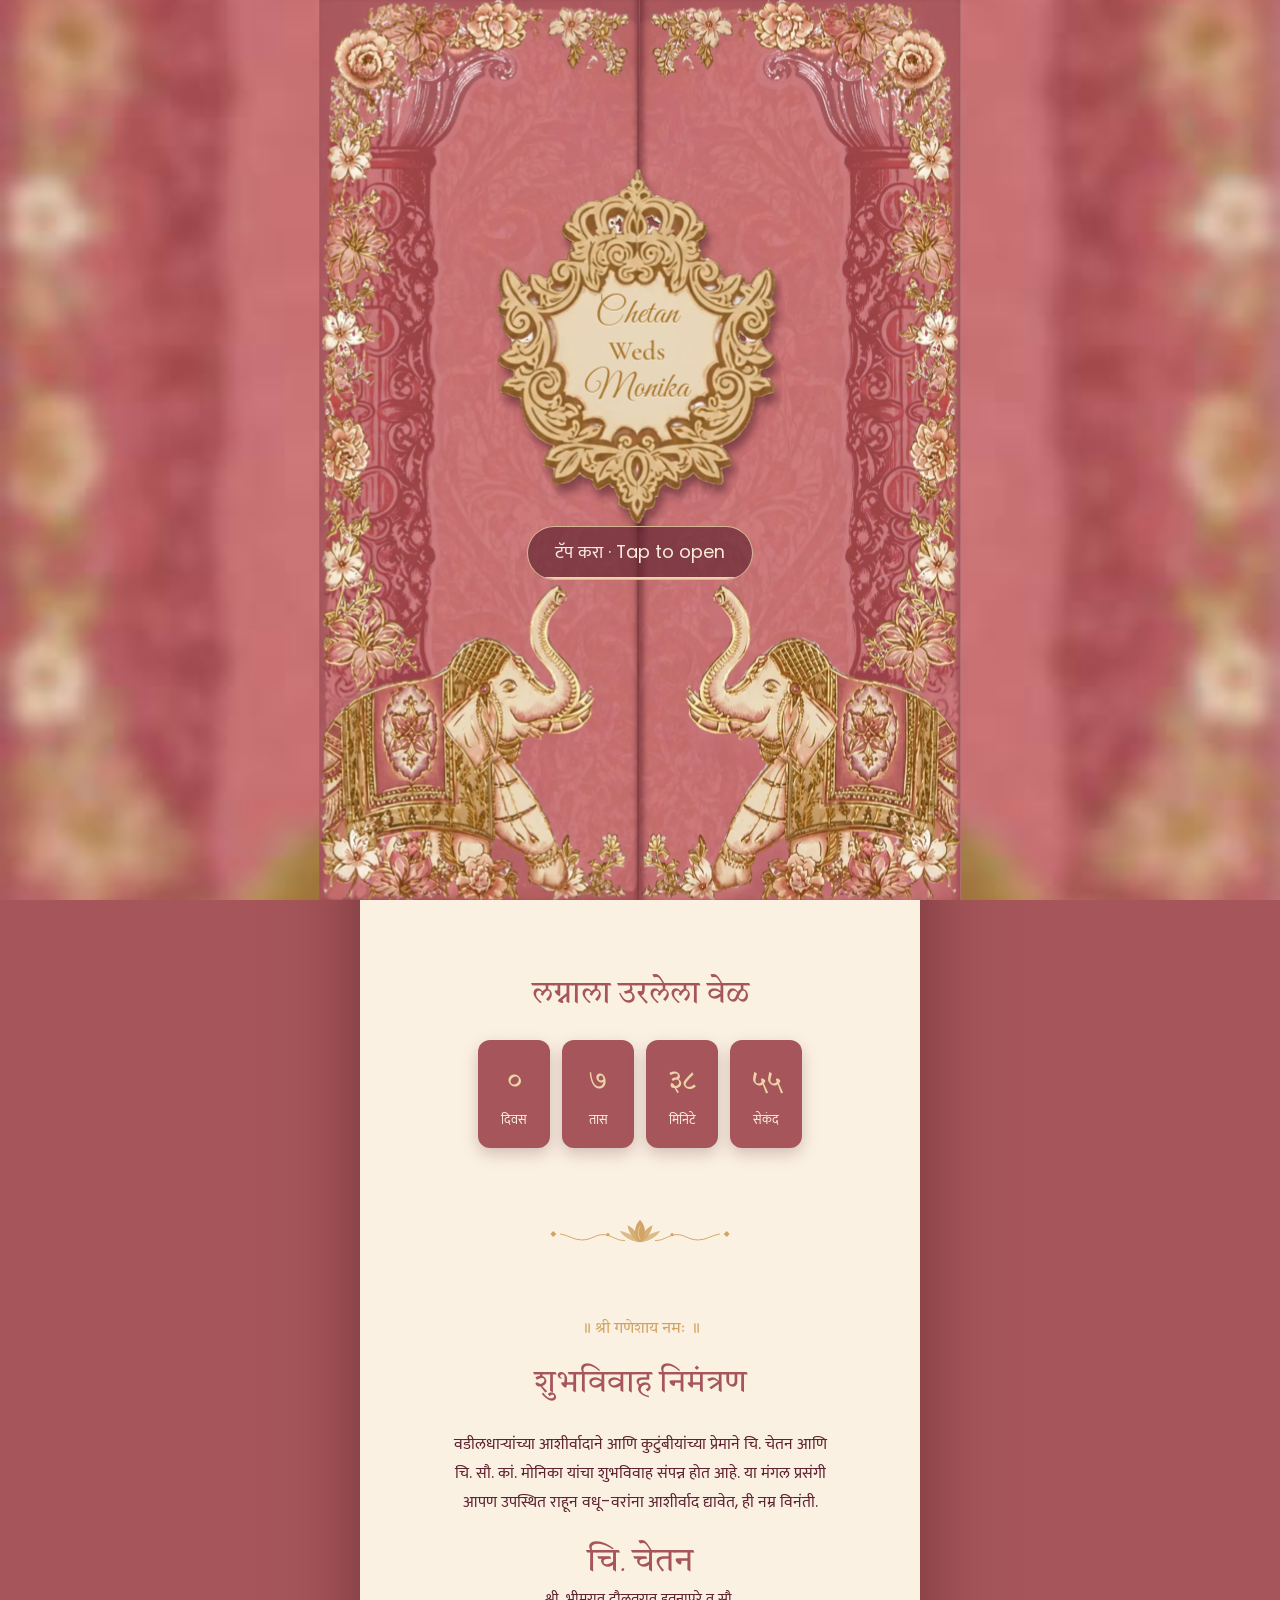
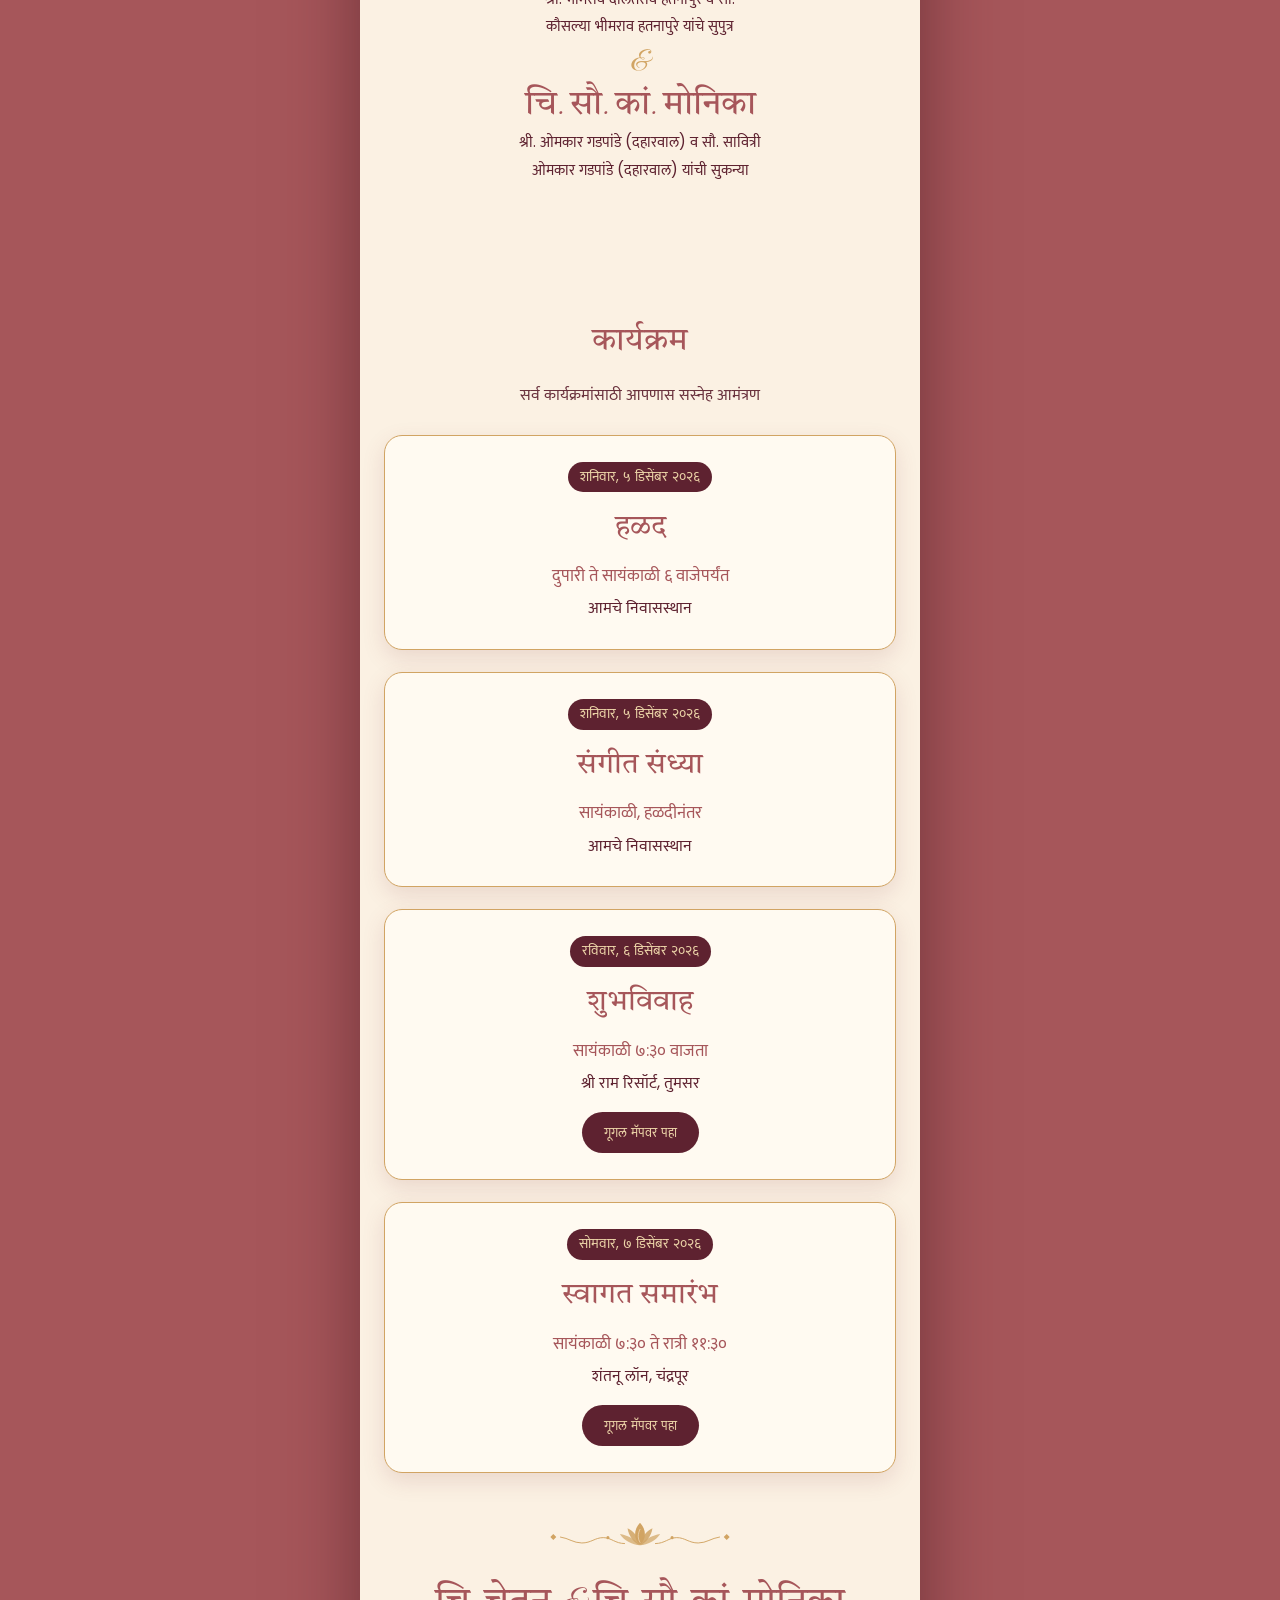
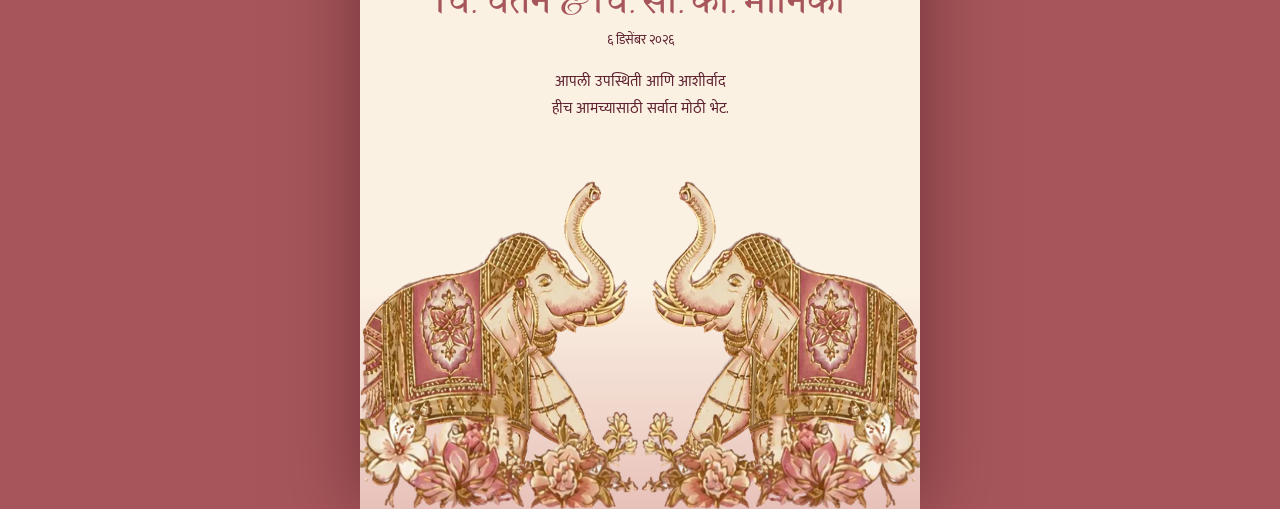
==== commit b224c6ff: "Link preview: baseline JPEG share image and extra og:image tags Co-Authored-By: Claude Sonnet 5.5 <n" ====
--- a/family/index.html
+++ b/family/index.html
@@ -23,6 +23,9 @@
 		<meta property="og:site_name" content="Chetan &amp; Monika" />
 		<meta property="og:url" content="https://chchetanh.github.io/Wedding_Invite/family/" />
 		<meta property="og:image" content="https://chchetanh.github.io/Wedding_Invite/images/share.jpg" />
+		<meta property="og:image:secure_url" content="https://chchetanh.github.io/Wedding_Invite/images/share.jpg" />
+		<meta property="og:image:type" content="image/jpeg" />
+		<meta property="og:image:alt" content="Chetan Weds Monika wedding invitation" />
 		<meta property="og:image:width" content="1200" />
 		<meta property="og:image:height" content="630" />
 		<meta name="twitter:card" content="summary_large_image" />
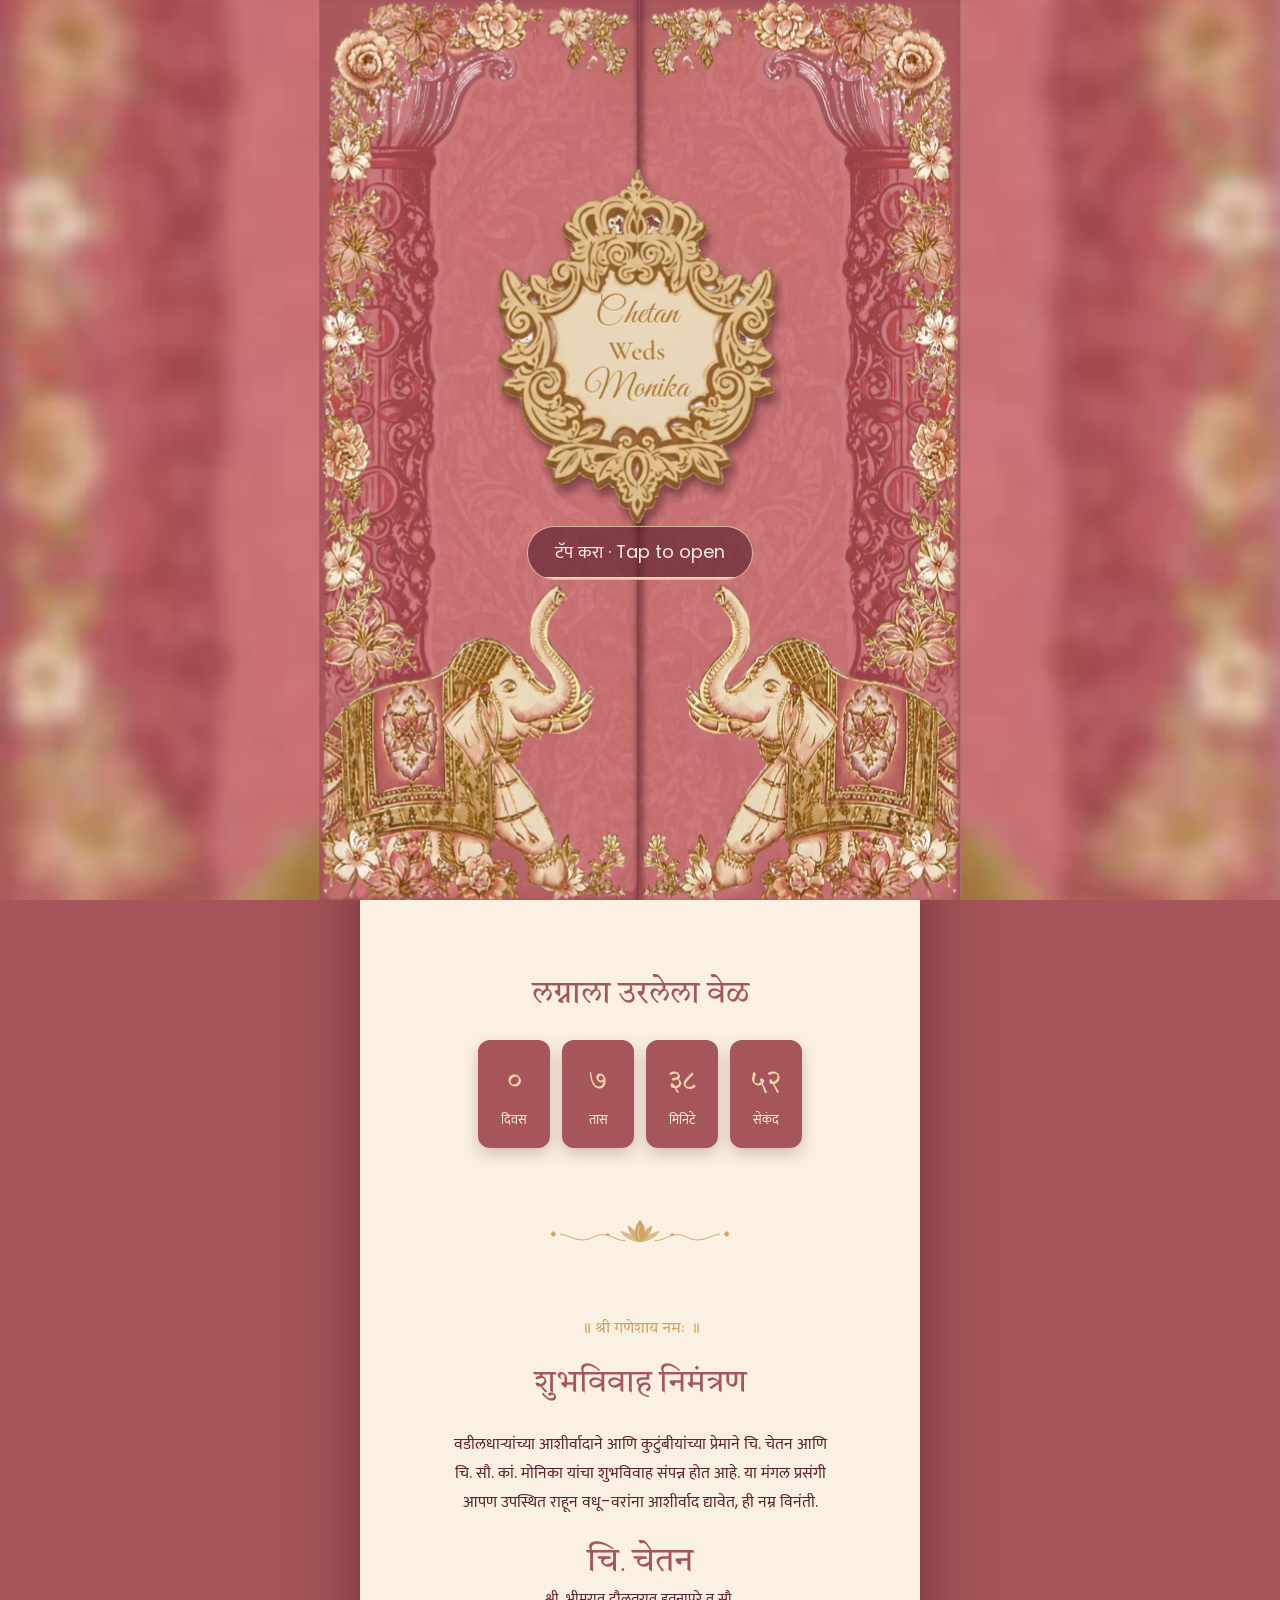
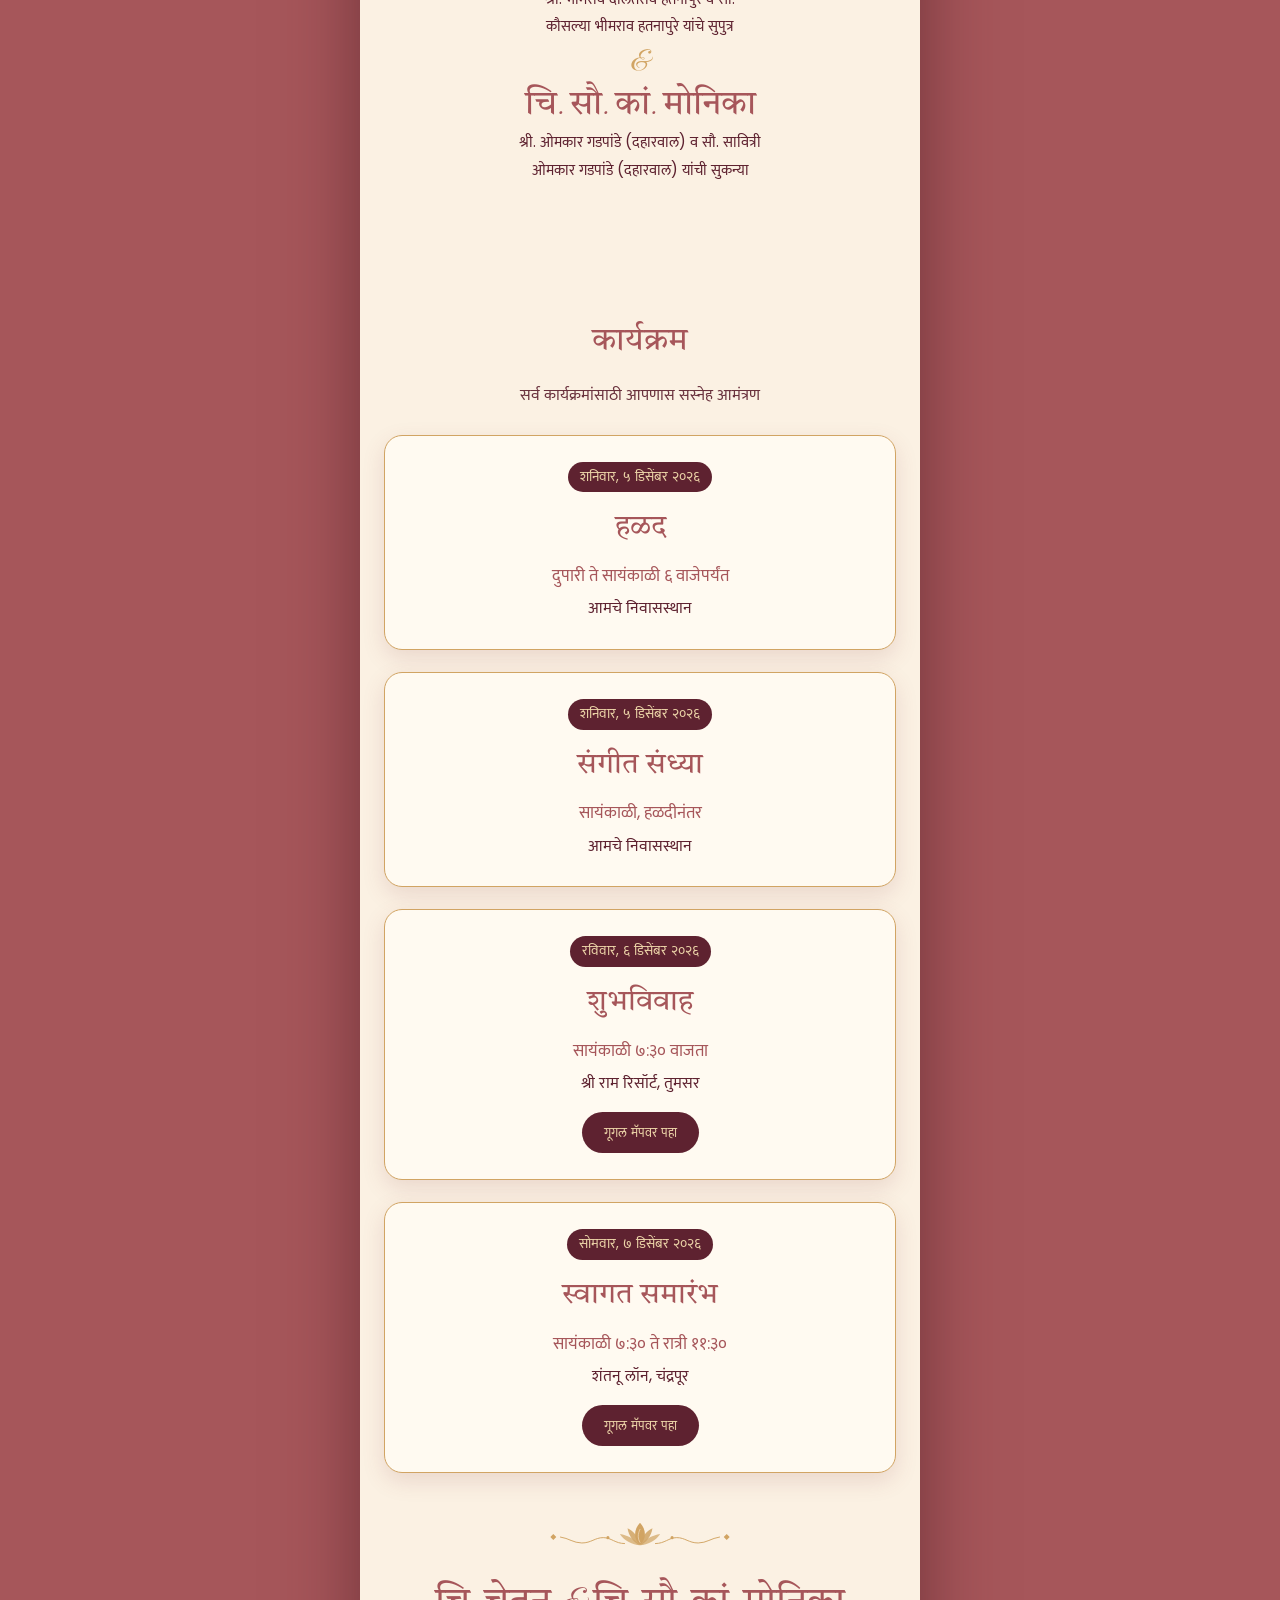
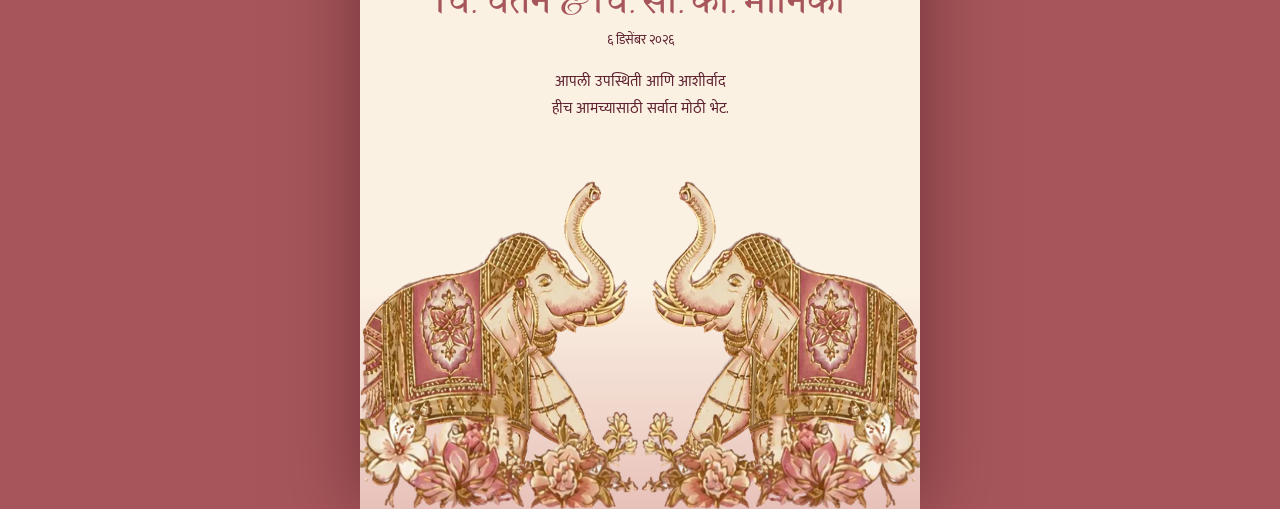
==== commit 44d40ecc: "Remove og:url so /guest, /guest/, /family and /family/ all preview the same way Co-Authored-By: Clau" ====
--- a/family/index.html
+++ b/family/index.html
@@ -21,7 +21,6 @@
 			content="With joy we invite you to the wedding of Chetan and Monika, 6 December 2026, Shree Ram Resort, Tumsar."
 		/>
 		<meta property="og:site_name" content="Chetan &amp; Monika" />
-		<meta property="og:url" content="https://chchetanh.github.io/Wedding_Invite/family/" />
 		<meta property="og:image" content="https://chchetanh.github.io/Wedding_Invite/images/share.jpg" />
 		<meta property="og:image:secure_url" content="https://chchetanh.github.io/Wedding_Invite/images/share.jpg" />
 		<meta property="og:image:type" content="image/jpeg" />
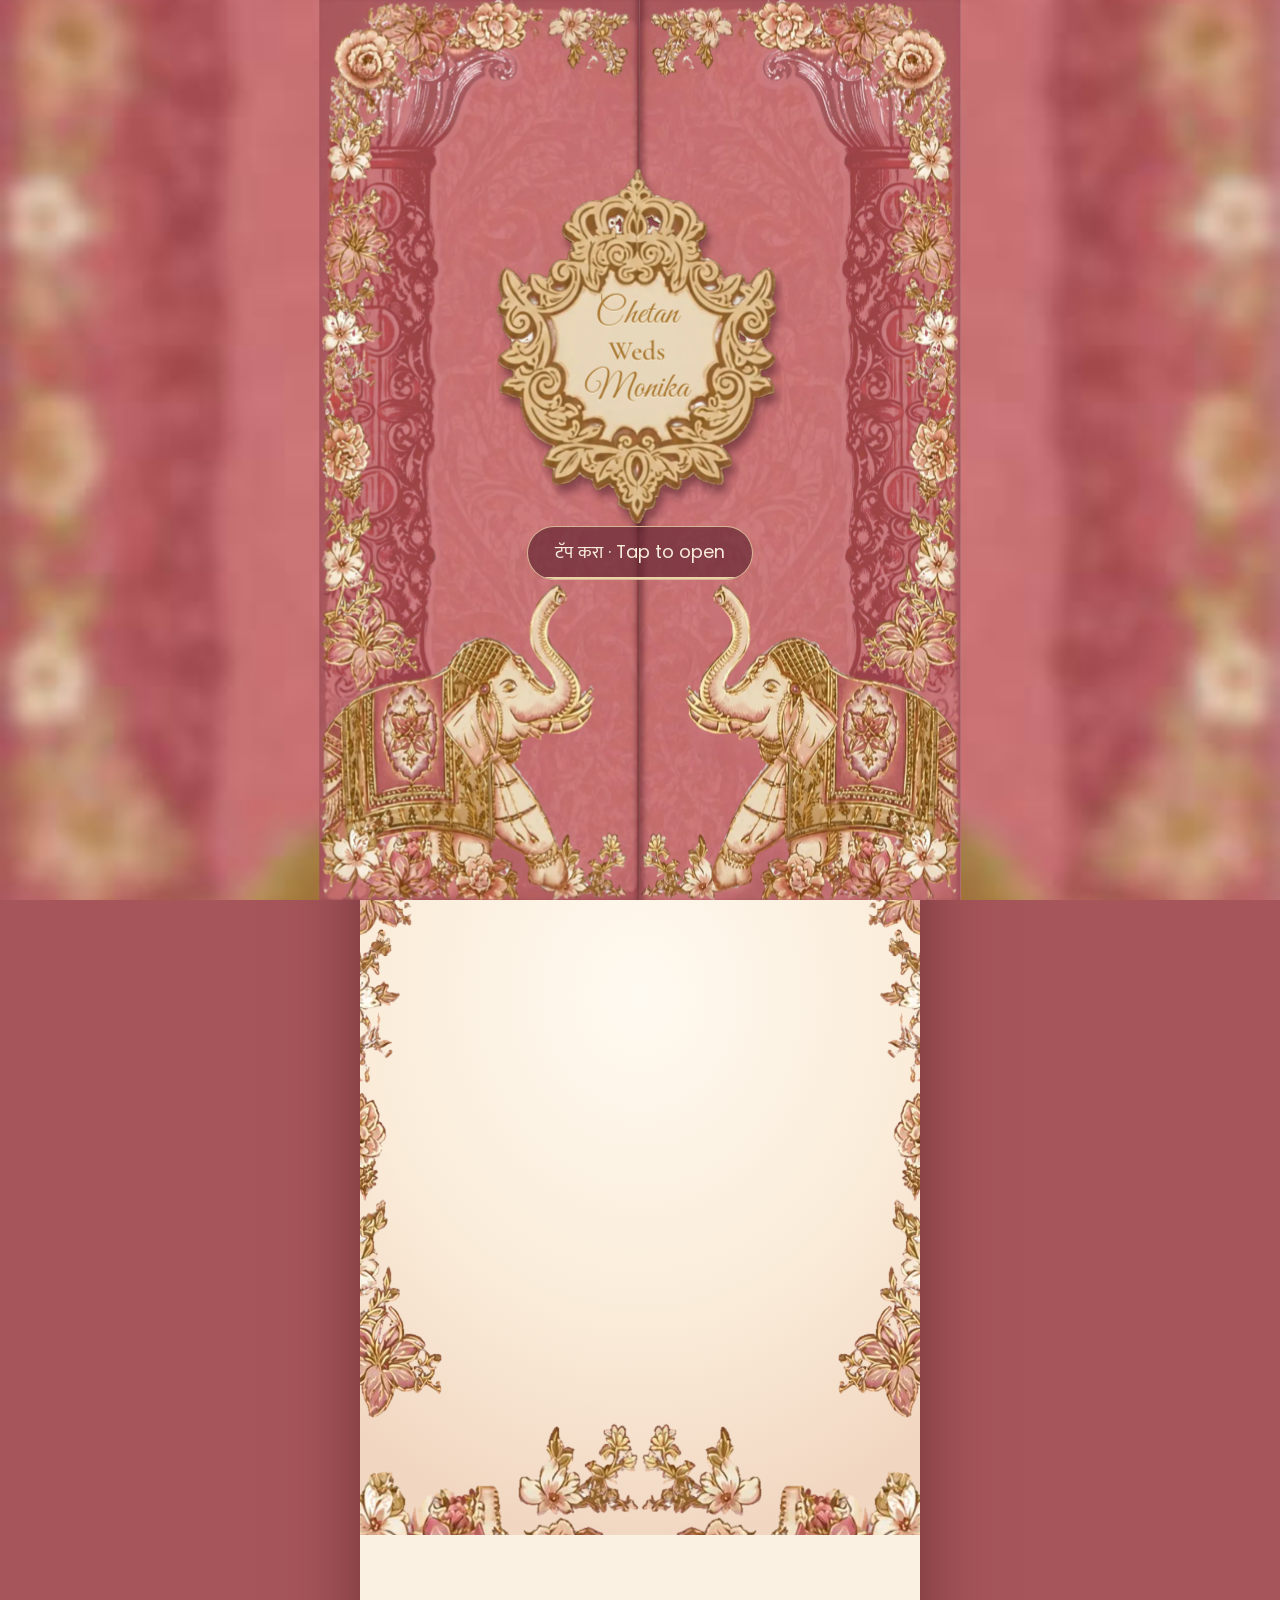
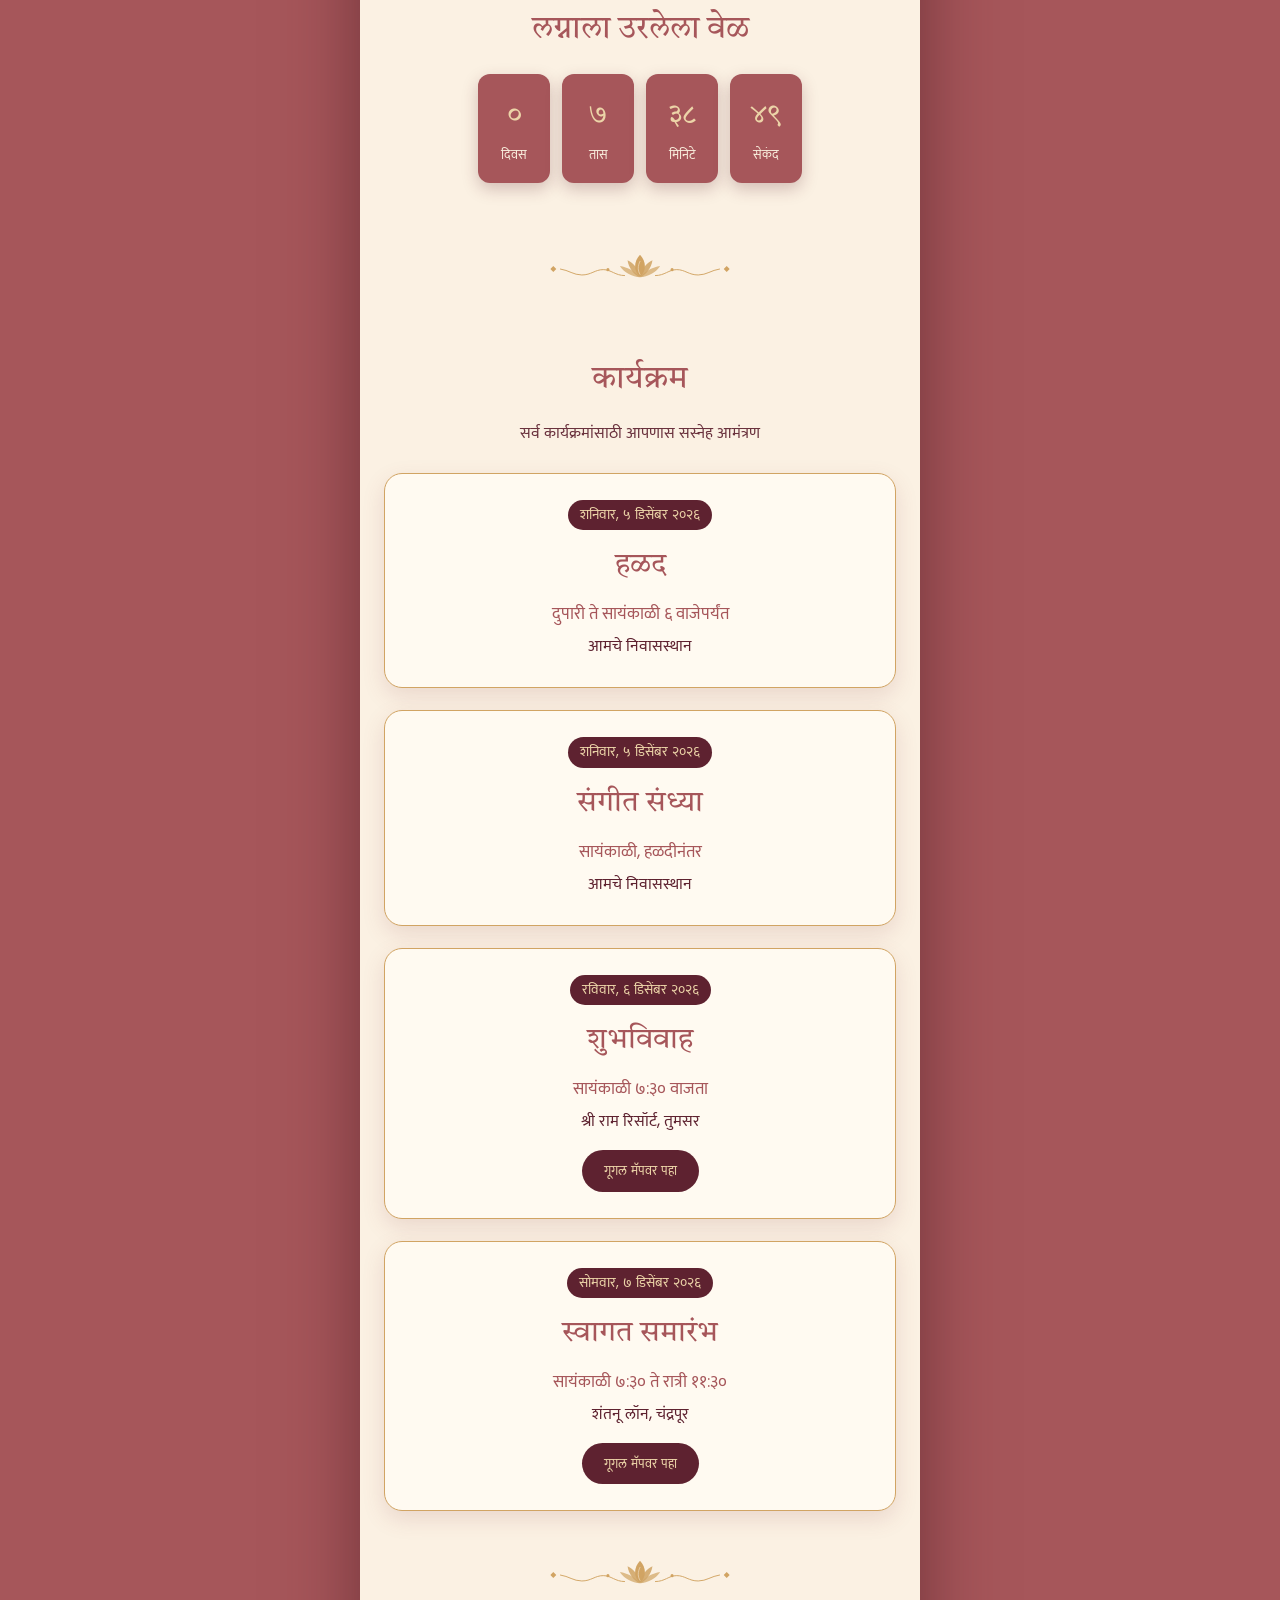
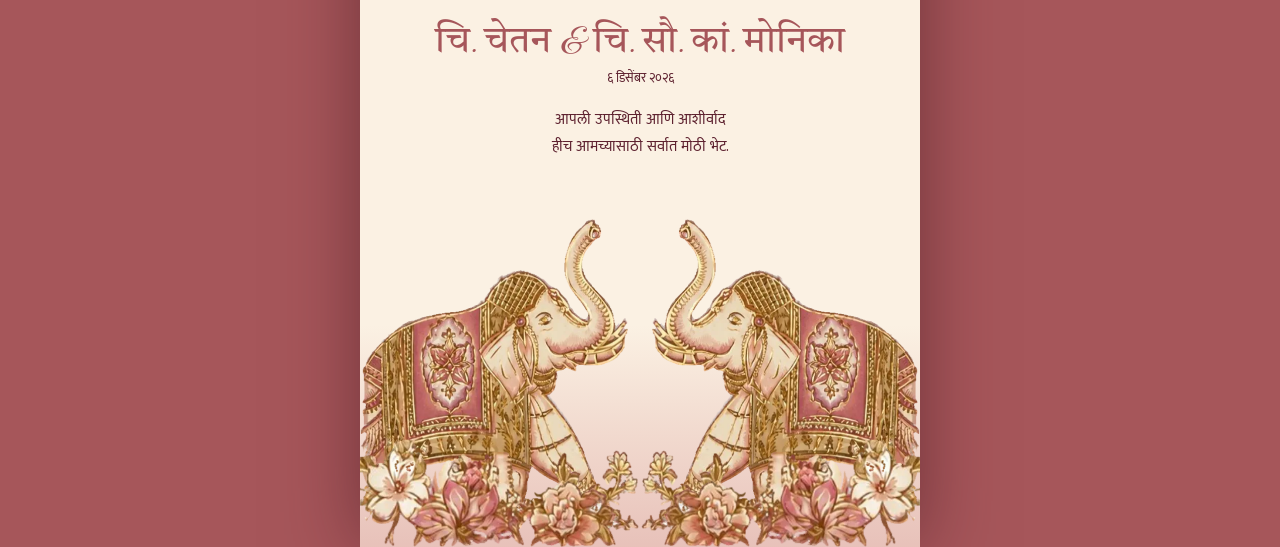
==== commit 17c7fd75: "Move the invitation block (invocation, welcome text, families) to the top of the page Co-Authored-By" ====
--- a/family/index.html
+++ b/family/index.html
@@ -295,80 +295,13 @@
 		</button>
 
 		<main class="site">
-			<!-- ================= HOME ================= -->
-			<header class="hero">
-				<div class="scene" aria-hidden="true">
-					<img
-						class="d g-l"
-						src="../images/garland-l.webp"
-						alt=""
-						decoding="async"
-					/>
-					<img
-						class="d g-r"
-						src="../images/garland-r.webp"
-						alt=""
-						decoding="async"
-					/>
-					<div class="d crown">
-						<img src="../images/spray-l-top.webp" alt="" decoding="async" /><img
-							src="../images/spray-r-top.webp"
-							alt=""
-							decoding="async"
-						/>
-					</div>
-					<div class="d roots">
-						<img src="../images/spray-l-bot.webp" alt="" decoding="async" /><img
-							src="../images/spray-r-bot.webp"
-							alt=""
-							decoding="async"
-						/>
-					</div>
-					<img
-						class="d f-l"
-						src="../images/flowers-bl.webp"
-						alt=""
-						decoding="async"
-					/>
-					<img
-						class="d f-r"
-						src="../images/flowers-br.webp"
-						alt=""
-						decoding="async"
-					/>
-				</div>
-
-				<div class="hero-content fx">
-					<p class="eyebrow rise" style="--d: 1.3s" data-i18n="eyebrow">With the blessings of our families</p>
-					<h1 class="rise" style="--d: 1.8s"><span data-i18n="groom">Mr.&nbsp;Chetan</span> <span class="amp">&amp;</span> <span data-i18n="bride">Miss&nbsp;Monika</span></h1>
-					<p class="date rise" style="--d: 2s" data-i18n="date">6 December 2026</p>
-					<svg class="lotus rise" style="--d: 2.2s" aria-hidden="true"><use href="#lotus" /></svg>
-					<p class="scroll-hint rise" style="--d: 2.6s" data-i18n="scroll">Scroll down ↓</p>
-				</div>
-			</header>
-
-			<!-- COUNTDOWN (the date comes from data/content.json; data-date is the fallback) -->
-			<section class="section reveal">
-				<div class="fx">
-					<h2 data-i18n="countTitle">Counting down to our big day</h2>
-					<div class="countdown" id="countdown" data-date="2026-12-06T19:30:00+05:30">
-						<div><b id="d">0</b><small data-i18n="days">Days</small></div>
-						<div><b id="h">0</b><small data-i18n="hours">Hours</small></div>
-						<div><b id="m">0</b><small data-i18n="mins">Mins</small></div>
-						<div><b id="s">0</b><small data-i18n="secs">Secs</small></div>
-					</div>
-				</div>
-			</section>
-
-			<svg class="lotus divider" aria-hidden="true"><use href="#lotus" /></svg>
-
-			<!-- INVITATION TEXT -->
+			<!-- INVITATION: invocation, welcome text and the two families (first thing on the page) -->
 			<section class="section reveal">
 				<div class="fx">
 					<p class="invocation" data-i18n="invocation">|| Shree Ganeshaya Namah ||</p>
 					<h2 data-i18n="inviteTitle">You are invited</h2>
-					<p class="lead" data-i18n="inviteBody">With the blessings of our elders and the love of our families, the wedding of Chetan and Monika will be solemnised. We warmly invite you to join us and bless the couple on this auspicious occasion.</p>
-					<!-- the two families: replace the placeholder names in data/content.json and here -->
+					<p class="lead" data-i18n="inviteBody">With the blessings of our elders and the love of our families, the wedding of Mr. Chetan and Miss Monika will be solemnised. We warmly invite you to join us and bless the couple on this auspicious occasion.</p>
+					<!-- the two families (names in data/content.json and here) -->
 					<div class="families">
 						<div class="person">
 							<p class="who" data-i18n="groom">Mr.&nbsp;Chetan</p>
@@ -382,6 +315,75 @@
 					</div>
 				</div>
 			</section>
+
+			<svg class="lotus divider" aria-hidden="true"><use href="#lotus" /></svg>
+
+			<!-- ================= HOME ================= -->
+			<header class="hero">
+				<div class="scene" aria-hidden="true">
+					<img
+						class="d g-l"
+						src="../images/garland-l.webp"
+						alt=""
+						decoding="async"
+					/>
+					<img
+						class="d g-r"
+						src="../images/garland-r.webp"
+						alt=""
+						decoding="async"
+					/>
+					<div class="d crown">
+						<img src="../images/spray-l-top.webp" alt="" decoding="async" /><img
+							src="../images/spray-r-top.webp"
+							alt=""
+							decoding="async"
+						/>
+					</div>
+					<div class="d roots">
+						<img src="../images/spray-l-bot.webp" alt="" decoding="async" /><img
+							src="../images/spray-r-bot.webp"
+							alt=""
+							decoding="async"
+						/>
+					</div>
+					<img
+						class="d f-l"
+						src="../images/flowers-bl.webp"
+						alt=""
+						decoding="async"
+					/>
+					<img
+						class="d f-r"
+						src="../images/flowers-br.webp"
+						alt=""
+						decoding="async"
+					/>
+				</div>
+
+				<div class="hero-content fx">
+					<p class="eyebrow rise" style="--d: 1.3s" data-i18n="eyebrow">With the blessings of our families</p>
+					<h1 class="rise" style="--d: 1.8s"><span data-i18n="groom">Mr.&nbsp;Chetan</span> <span class="amp">&amp;</span> <span data-i18n="bride">Miss&nbsp;Monika</span></h1>
+					<p class="date rise" style="--d: 2s" data-i18n="date">6 December 2026</p>
+					<svg class="lotus rise" style="--d: 2.2s" aria-hidden="true"><use href="#lotus" /></svg>
+					<p class="scroll-hint rise" style="--d: 2.6s" data-i18n="scroll">Scroll down ↓</p>
+				</div>
+			</header>
+
+			<!-- COUNTDOWN (the date comes from data/content.json; data-date is the fallback) -->
+			<section class="section reveal">
+				<div class="fx">
+					<h2 data-i18n="countTitle">Counting down to our big day</h2>
+					<div class="countdown" id="countdown" data-date="2026-12-06T19:30:00+05:30">
+						<div><b id="d">0</b><small data-i18n="days">Days</small></div>
+						<div><b id="h">0</b><small data-i18n="hours">Hours</small></div>
+						<div><b id="m">0</b><small data-i18n="mins">Mins</small></div>
+						<div><b id="s">0</b><small data-i18n="secs">Secs</small></div>
+					</div>
+				</div>
+			</section>
+
+			<svg class="lotus divider" aria-hidden="true"><use href="#lotus" /></svg>
 
 			<!-- EVENTS: one card per event. Add or remove a whole <article> to change the list.
 			     This is the FAMILY page (all four events). guest/index.html is made from it by make_guest.py -->
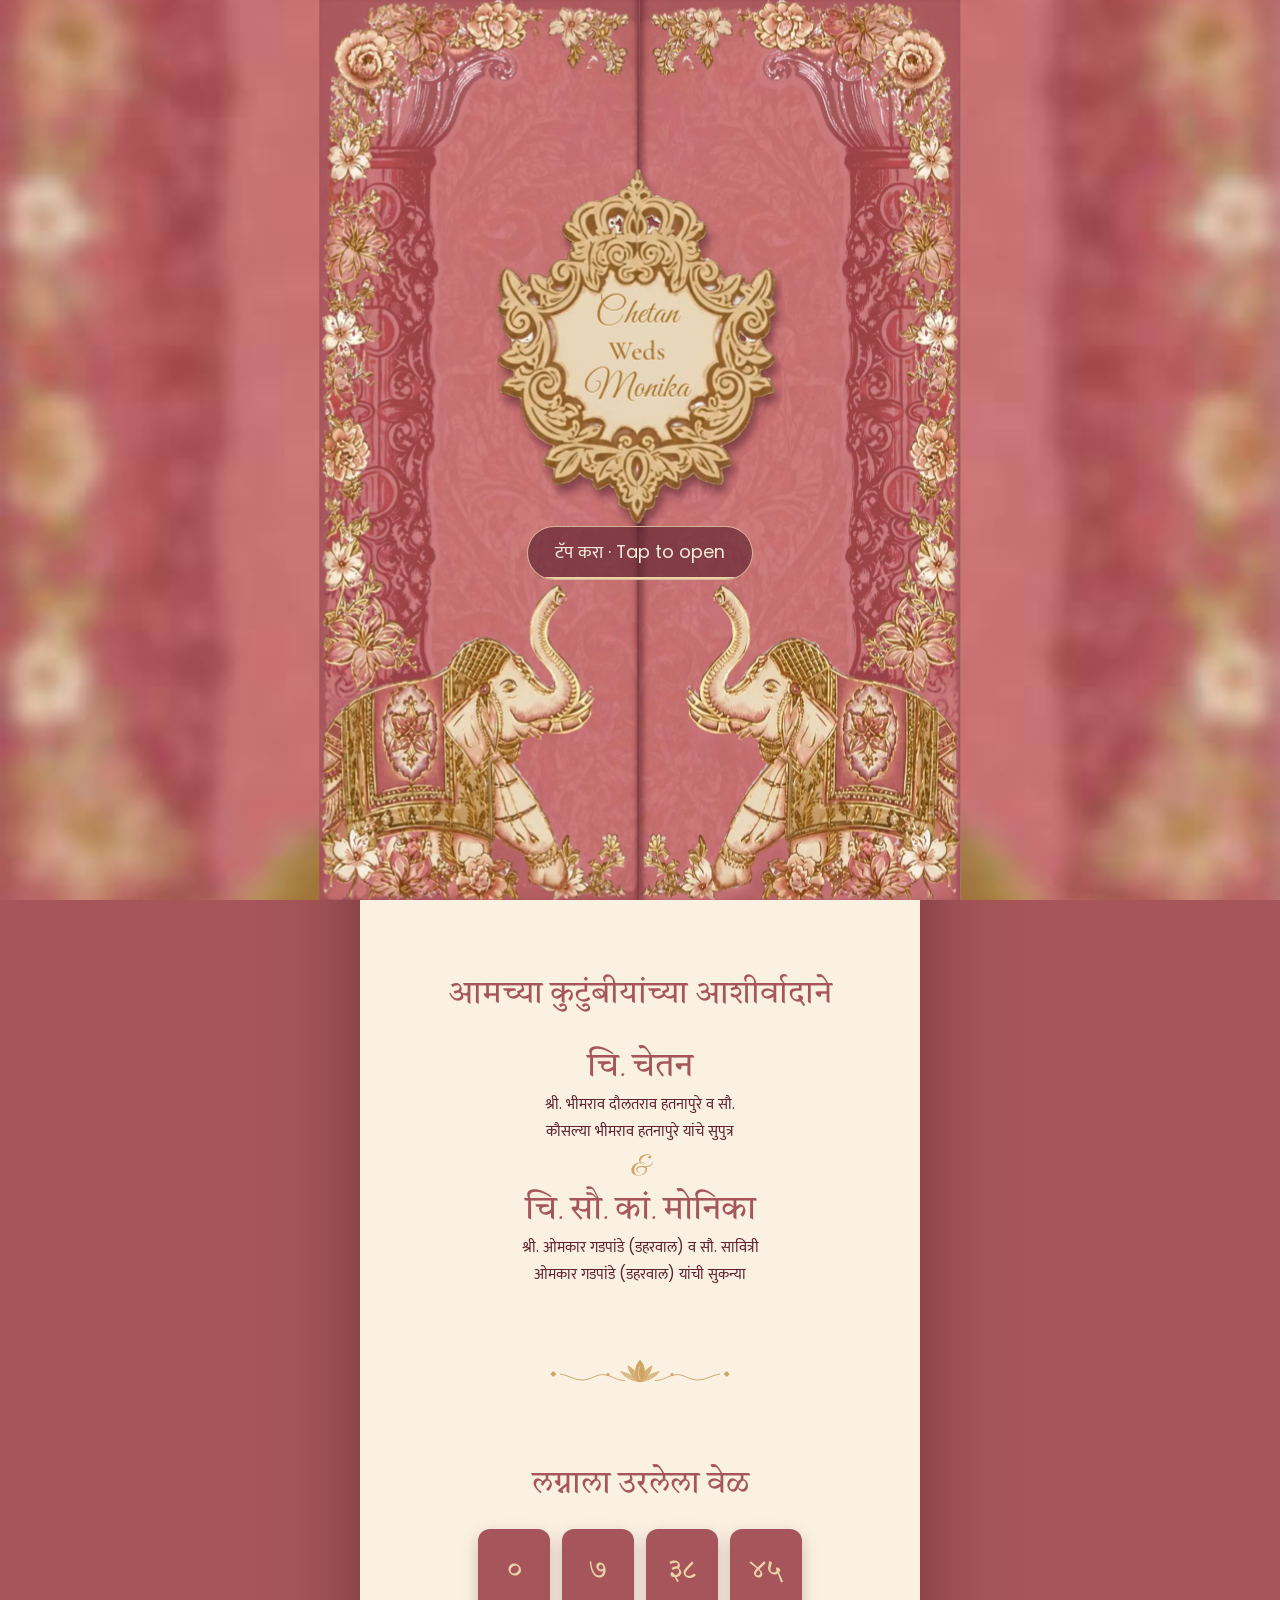
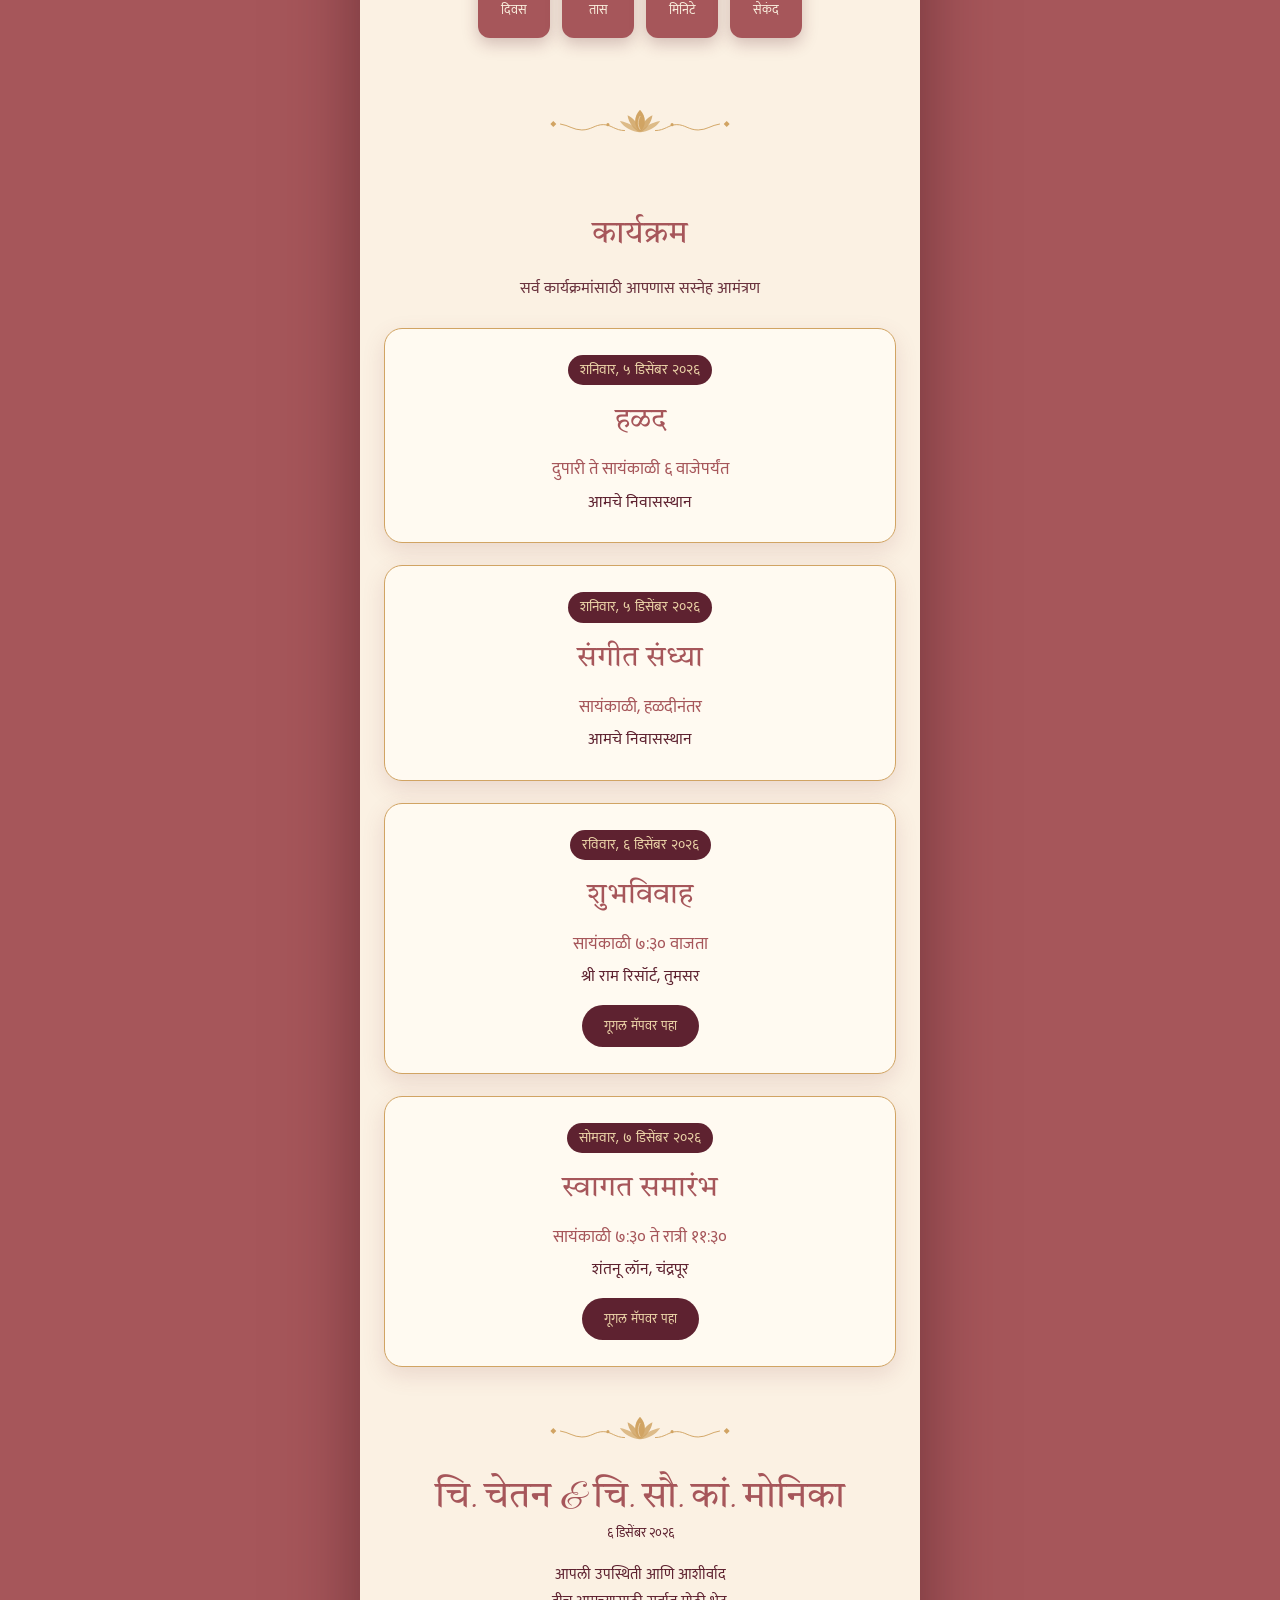
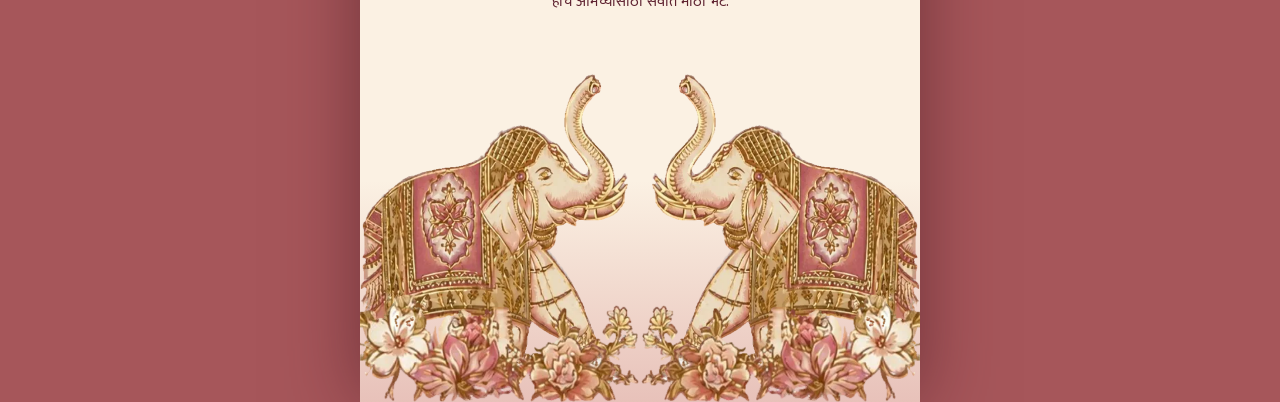
==== commit b362b305: "Hero now holds the invitation text around the names; families section below; Daharwal spelling in Ma" ====
--- a/family/index.html
+++ b/family/index.html
@@ -295,13 +295,65 @@
 		</button>
 
 		<main class="site">
-			<!-- INVITATION: invocation, welcome text and the two families (first thing on the page) -->
+<!-- ================= HOME ================= -->
+			<header class="hero">
+				<div class="scene" aria-hidden="true">
+					<img
+						class="d g-l"
+						src="../images/garland-l.webp"
+						alt=""
+						decoding="async"
+					/>
+					<img
+						class="d g-r"
+						src="../images/garland-r.webp"
+						alt=""
+						decoding="async"
+					/>
+					<div class="d crown">
+						<img src="../images/spray-l-top.webp" alt="" decoding="async" /><img
+							src="../images/spray-r-top.webp"
+							alt=""
+							decoding="async"
+						/>
+					</div>
+					<div class="d roots">
+						<img src="../images/spray-l-bot.webp" alt="" decoding="async" /><img
+							src="../images/spray-r-bot.webp"
+							alt=""
+							decoding="async"
+						/>
+					</div>
+					<img
+						class="d f-l"
+						src="../images/flowers-bl.webp"
+						alt=""
+						decoding="async"
+					/>
+					<img
+						class="d f-r"
+						src="../images/flowers-br.webp"
+						alt=""
+						decoding="async"
+					/>
+				</div>
+
+				<div class="hero-content fx">
+					<p class="invocation rise" style="--d: 1.2s" data-i18n="invocation">|| Shree Ganeshaya Namah ||</p>
+					<h2 class="rise" style="--d: 1.4s" data-i18n="inviteTitle">You are invited</h2>
+					<p class="lead rise" style="--d: 1.6s" data-i18n="inviteBody1">With the blessings of our elders and the love of our families, the wedding of</p>
+					<h1 class="rise" style="--d: 1.8s"><span data-i18n="groom">Mr.&nbsp;Chetan</span> <span class="amp">&amp;</span> <span data-i18n="bride">Miss&nbsp;Monika</span></h1>
+					<p class="lead rise" style="--d: 2s" data-i18n="inviteBody2">will be solemnised. We warmly invite you to join us and bless the couple on this auspicious occasion.</p>
+					<p class="date rise" style="--d: 2s" data-i18n="date">6 December 2026</p>
+					<svg class="lotus rise" style="--d: 2.2s" aria-hidden="true"><use href="#lotus" /></svg>
+					<p class="scroll-hint rise" style="--d: 2.6s" data-i18n="scroll">Scroll down ↓</p>
+				</div>
+			</header>
+
+			<!-- FAMILIES (names and parents come from data/content.json) -->
 			<section class="section reveal">
 				<div class="fx">
-					<p class="invocation" data-i18n="invocation">|| Shree Ganeshaya Namah ||</p>
-					<h2 data-i18n="inviteTitle">You are invited</h2>
-					<p class="lead" data-i18n="inviteBody">With the blessings of our elders and the love of our families, the wedding of Mr. Chetan and Miss Monika will be solemnised. We warmly invite you to join us and bless the couple on this auspicious occasion.</p>
-					<!-- the two families (names in data/content.json and here) -->
+					<h2 data-i18n="familiesTitle">With the blessings of our families</h2>
 					<div class="families">
 						<div class="person">
 							<p class="who" data-i18n="groom">Mr.&nbsp;Chetan</p>
@@ -317,58 +369,6 @@
 			</section>
 
 			<svg class="lotus divider" aria-hidden="true"><use href="#lotus" /></svg>
-
-			<!-- ================= HOME ================= -->
-			<header class="hero">
-				<div class="scene" aria-hidden="true">
-					<img
-						class="d g-l"
-						src="../images/garland-l.webp"
-						alt=""
-						decoding="async"
-					/>
-					<img
-						class="d g-r"
-						src="../images/garland-r.webp"
-						alt=""
-						decoding="async"
-					/>
-					<div class="d crown">
-						<img src="../images/spray-l-top.webp" alt="" decoding="async" /><img
-							src="../images/spray-r-top.webp"
-							alt=""
-							decoding="async"
-						/>
-					</div>
-					<div class="d roots">
-						<img src="../images/spray-l-bot.webp" alt="" decoding="async" /><img
-							src="../images/spray-r-bot.webp"
-							alt=""
-							decoding="async"
-						/>
-					</div>
-					<img
-						class="d f-l"
-						src="../images/flowers-bl.webp"
-						alt=""
-						decoding="async"
-					/>
-					<img
-						class="d f-r"
-						src="../images/flowers-br.webp"
-						alt=""
-						decoding="async"
-					/>
-				</div>
-
-				<div class="hero-content fx">
-					<p class="eyebrow rise" style="--d: 1.3s" data-i18n="eyebrow">With the blessings of our families</p>
-					<h1 class="rise" style="--d: 1.8s"><span data-i18n="groom">Mr.&nbsp;Chetan</span> <span class="amp">&amp;</span> <span data-i18n="bride">Miss&nbsp;Monika</span></h1>
-					<p class="date rise" style="--d: 2s" data-i18n="date">6 December 2026</p>
-					<svg class="lotus rise" style="--d: 2.2s" aria-hidden="true"><use href="#lotus" /></svg>
-					<p class="scroll-hint rise" style="--d: 2.6s" data-i18n="scroll">Scroll down ↓</p>
-				</div>
-			</header>
 
 			<!-- COUNTDOWN (the date comes from data/content.json; data-date is the fallback) -->
 			<section class="section reveal">
--- a/style.css
+++ b/style.css
@@ -1006,8 +1006,9 @@
 /* ---------- event icons, invocation and the two families ---------- */
 .invocation {
 	font-family: var(--f-head);
-	font-size: 1rem;
-	letter-spacing: 0.12em;
+	font-size: 0.95rem;
+	white-space: nowrap;
+	letter-spacing: 0.06em;
 	color: var(--gold);
 	margin-bottom: 10px;
 }
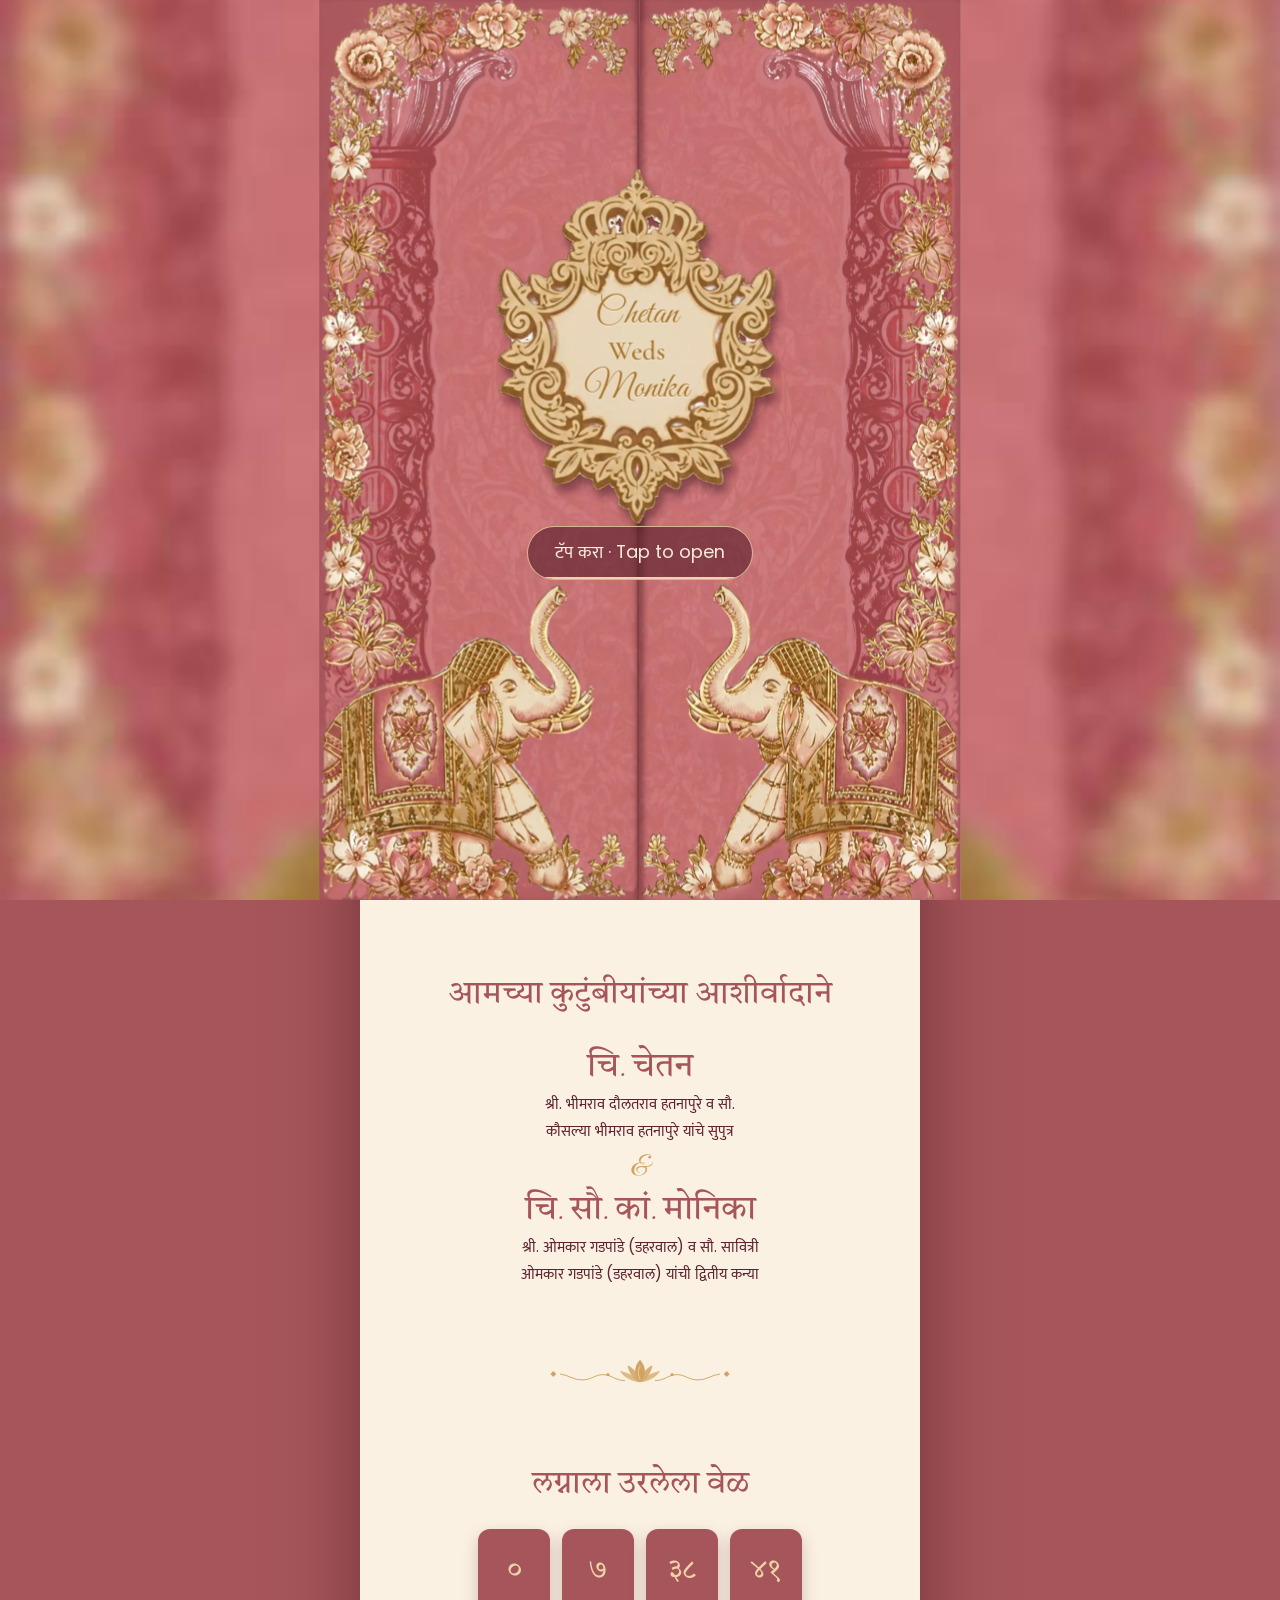
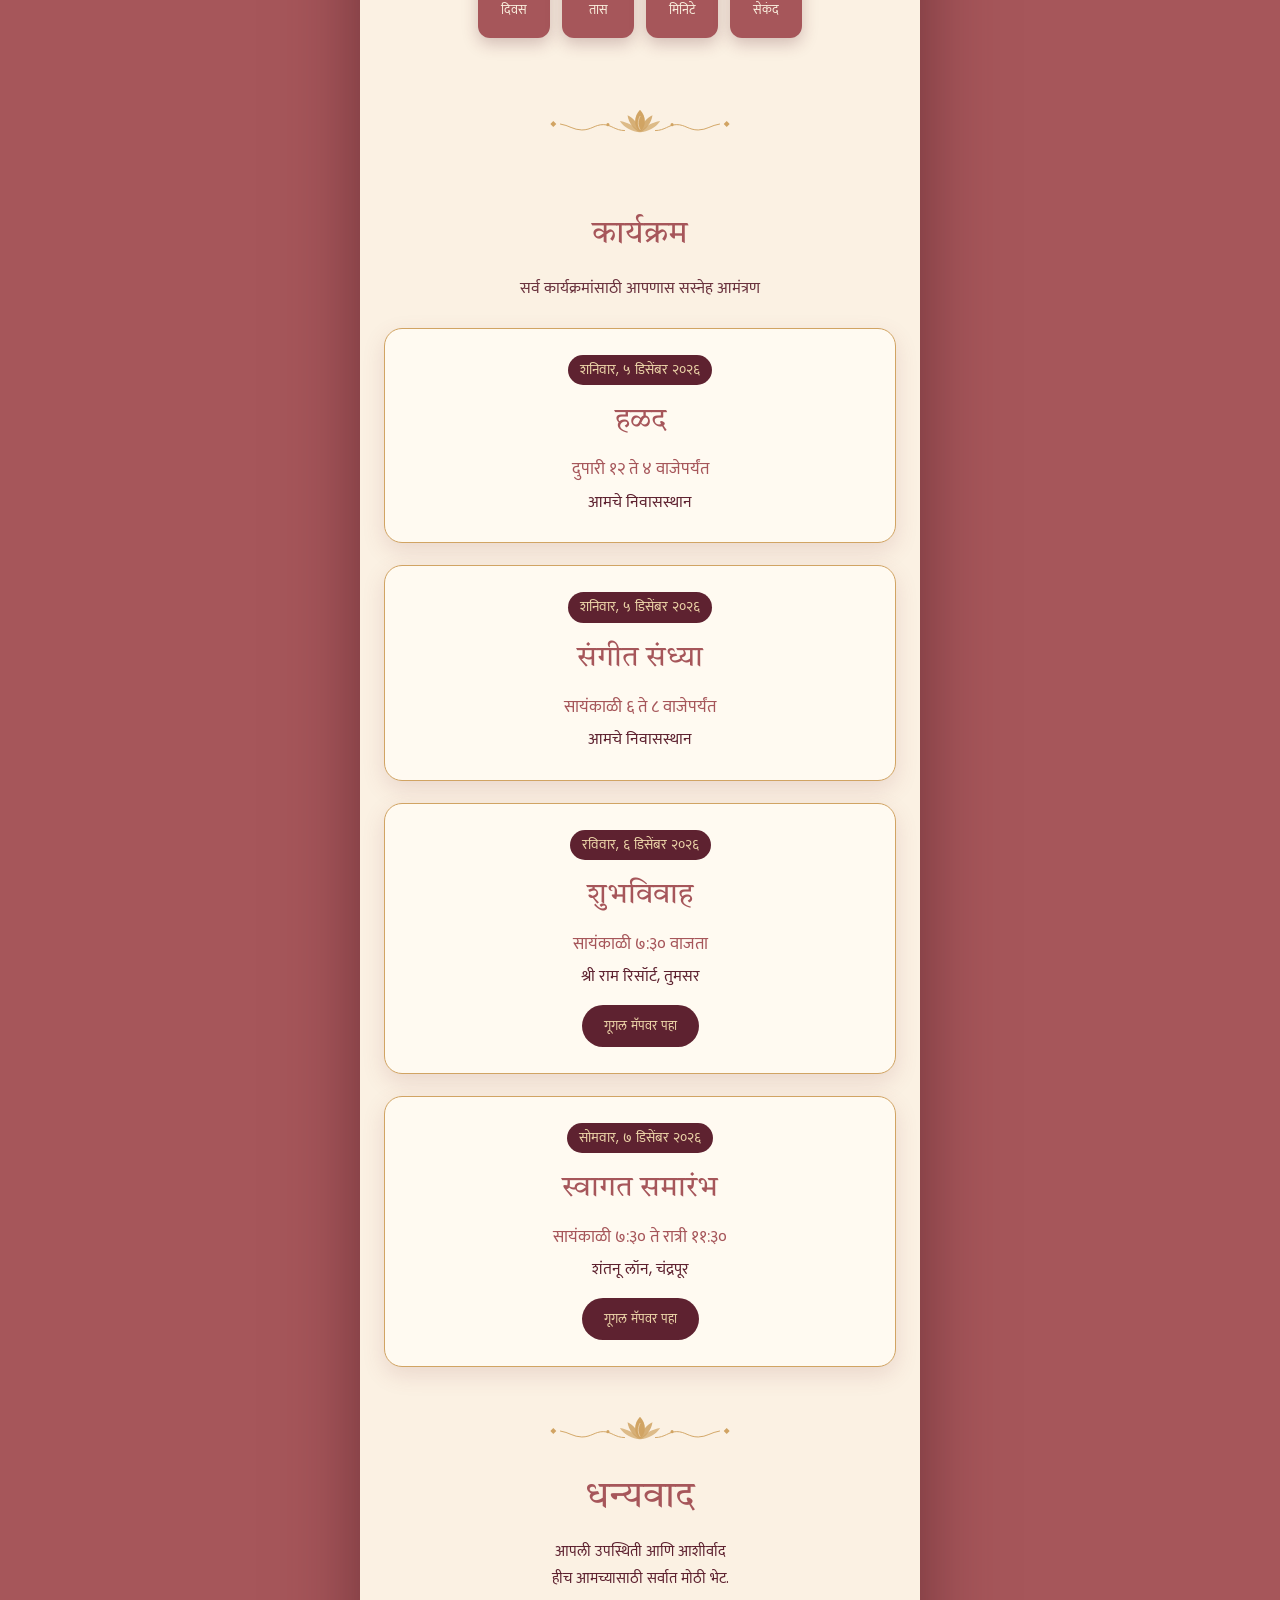
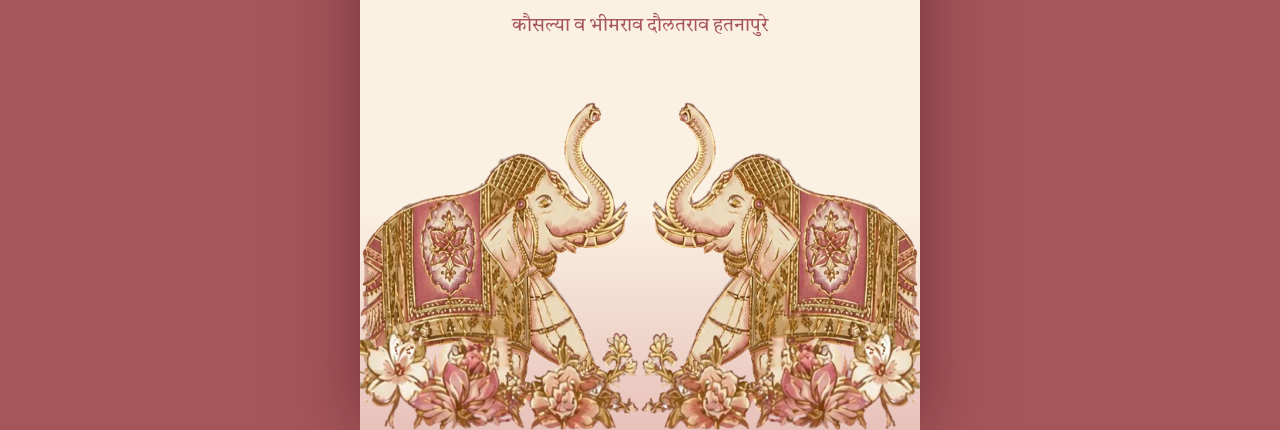
==== commit fe307524: "द्वितीय कन्या for the bride, new Haldi and Sangeet times, new closing text - Bride's parents line in" ====
--- a/family/index.html
+++ b/family/index.html
@@ -395,13 +395,13 @@
 				<article class="card reveal">
 					<span class="tag" data-i18n="haldiDate">Saturday, 5 December 2026</span>
 					<h3 data-i18n="haldiTitle">Haldi</h3>
-					<p class="time" data-i18n="haldiTime">Afternoon till 6:00 PM</p>
+					<p class="time" data-i18n="haldiTime">12:00 PM to 4:00 PM</p>
 					<p class="venue" data-i18n="haldiVenue">Our home</p>
 				</article>
 				<article class="card reveal">
 					<span class="tag" data-i18n="sangeetDate">Saturday, 5 December 2026</span>
 					<h3 data-i18n="sangeetTitle">Sangeet</h3>
-					<p class="time" data-i18n="sangeetTime">Evening, after Haldi</p>
+					<p class="time" data-i18n="sangeetTime">6:00 PM to 8:00 PM</p>
 					<p class="venue" data-i18n="sangeetVenue">Our home</p>
 				</article>
 				<!-- family-only:end -->
@@ -428,9 +428,9 @@
 			<footer class="closing">
 				<div class="closing-text reveal">
 					<div class="fx">
-						<p class="sign"><span data-i18n="groom">Mr.&nbsp;Chetan</span> <span class="amp">&amp;</span> <span data-i18n="bride">Miss&nbsp;Monika</span></p>
-						<p class="small-date" data-i18n="date">6 December 2026</p>
+						<p class="sign" data-i18n="thankYou">Thank you</p>
 						<p class="thanks" data-i18n="closing">Your presence and blessings are the greatest gift.</p>
+						<p class="signoff" data-i18n="signoff">Kausalya &amp; Bhimrao Daulatrao Hatnapure</p>
 					</div>
 				</div>
 				<div class="herd reveal" aria-hidden="true">
--- a/style.css
+++ b/style.css
@@ -762,11 +762,6 @@
 	font-size: 2.7rem;
 	color: var(--rose-deep);
 	line-height: 1.2;
-}
-.small-date {
-	letter-spacing: 0.3em;
-	text-transform: uppercase;
-	font-size: 0.8rem;
 }
 .closing small {
 	opacity: 0.55;
@@ -984,6 +979,13 @@
 	padding: 9px 22px;
 	font-size: 0.82rem;
 	letter-spacing: 0.03em;
+}
+.signoff {
+	margin-top: 16px;
+	font-family: var(--f-head);
+	font-size: 1.2rem;
+	color: var(--rose-deep);
+	text-wrap: balance;
 }
 .thanks {
 	max-width: 340px;
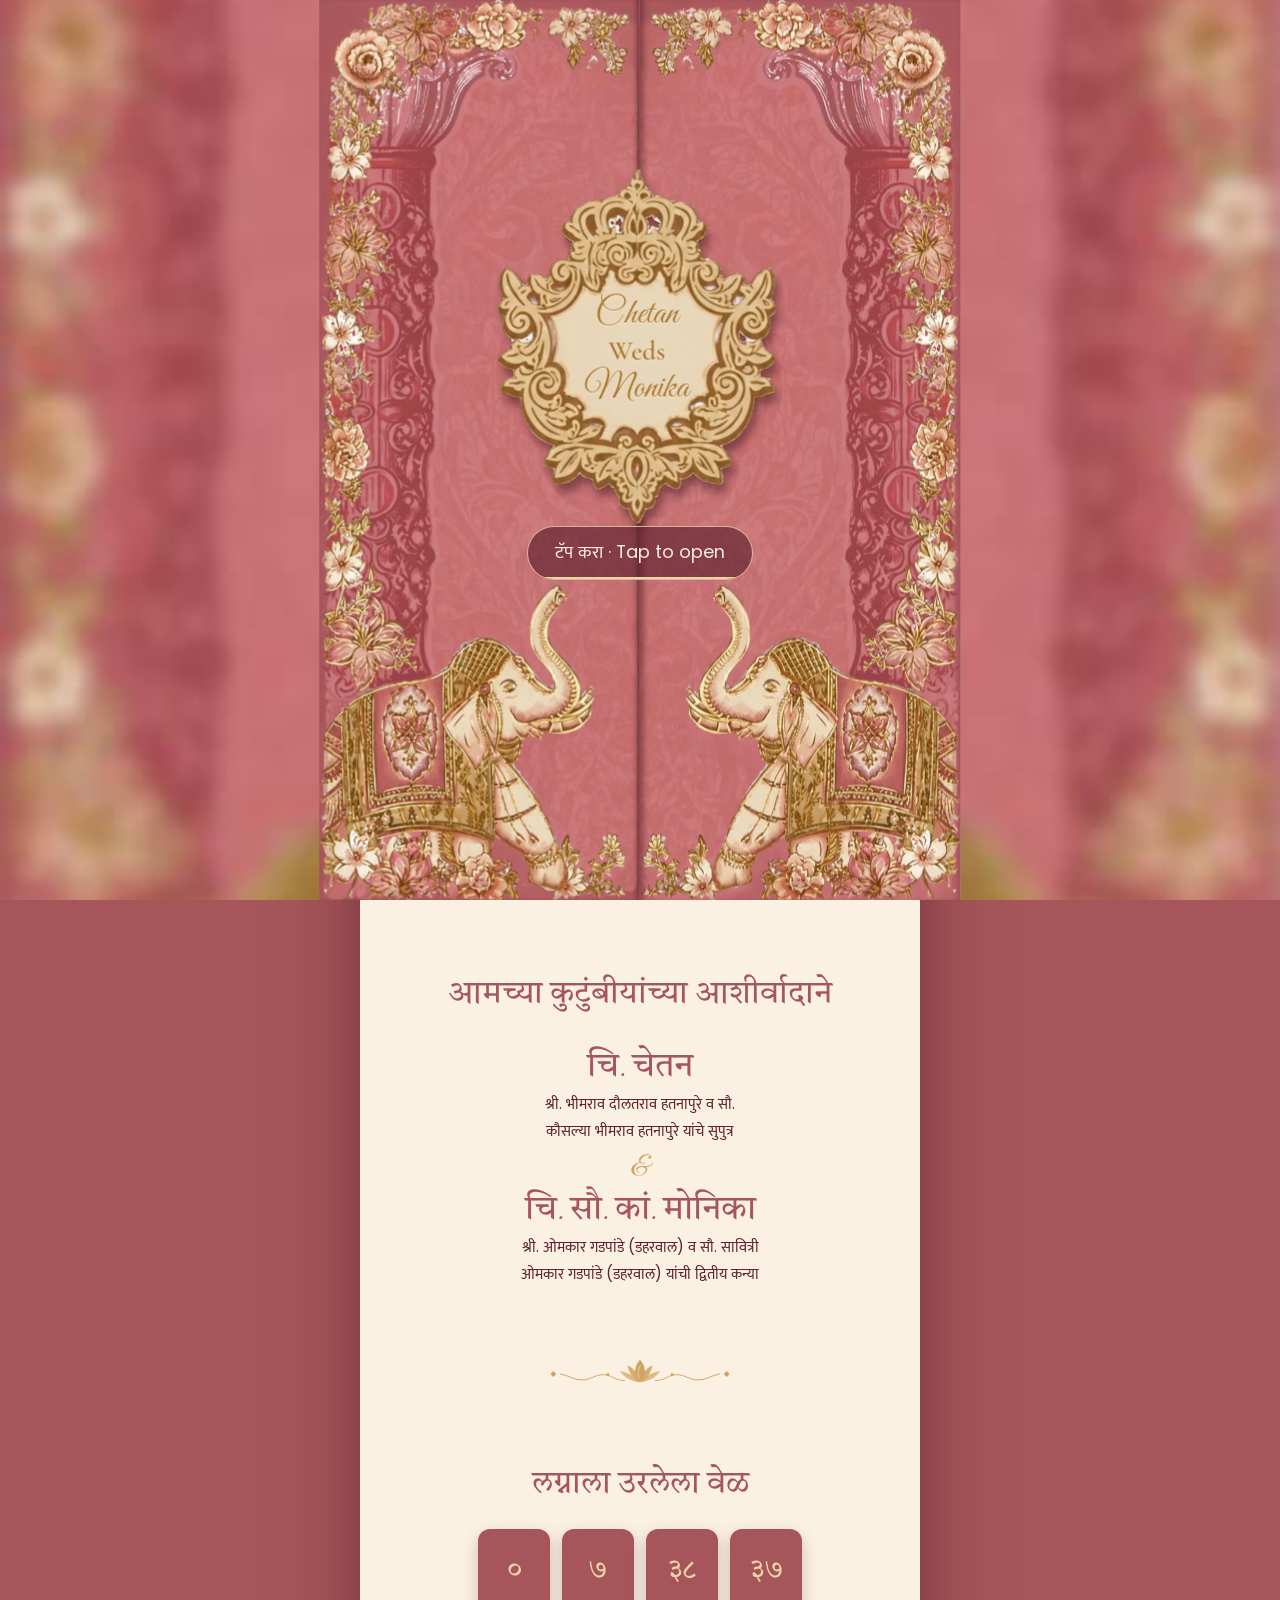
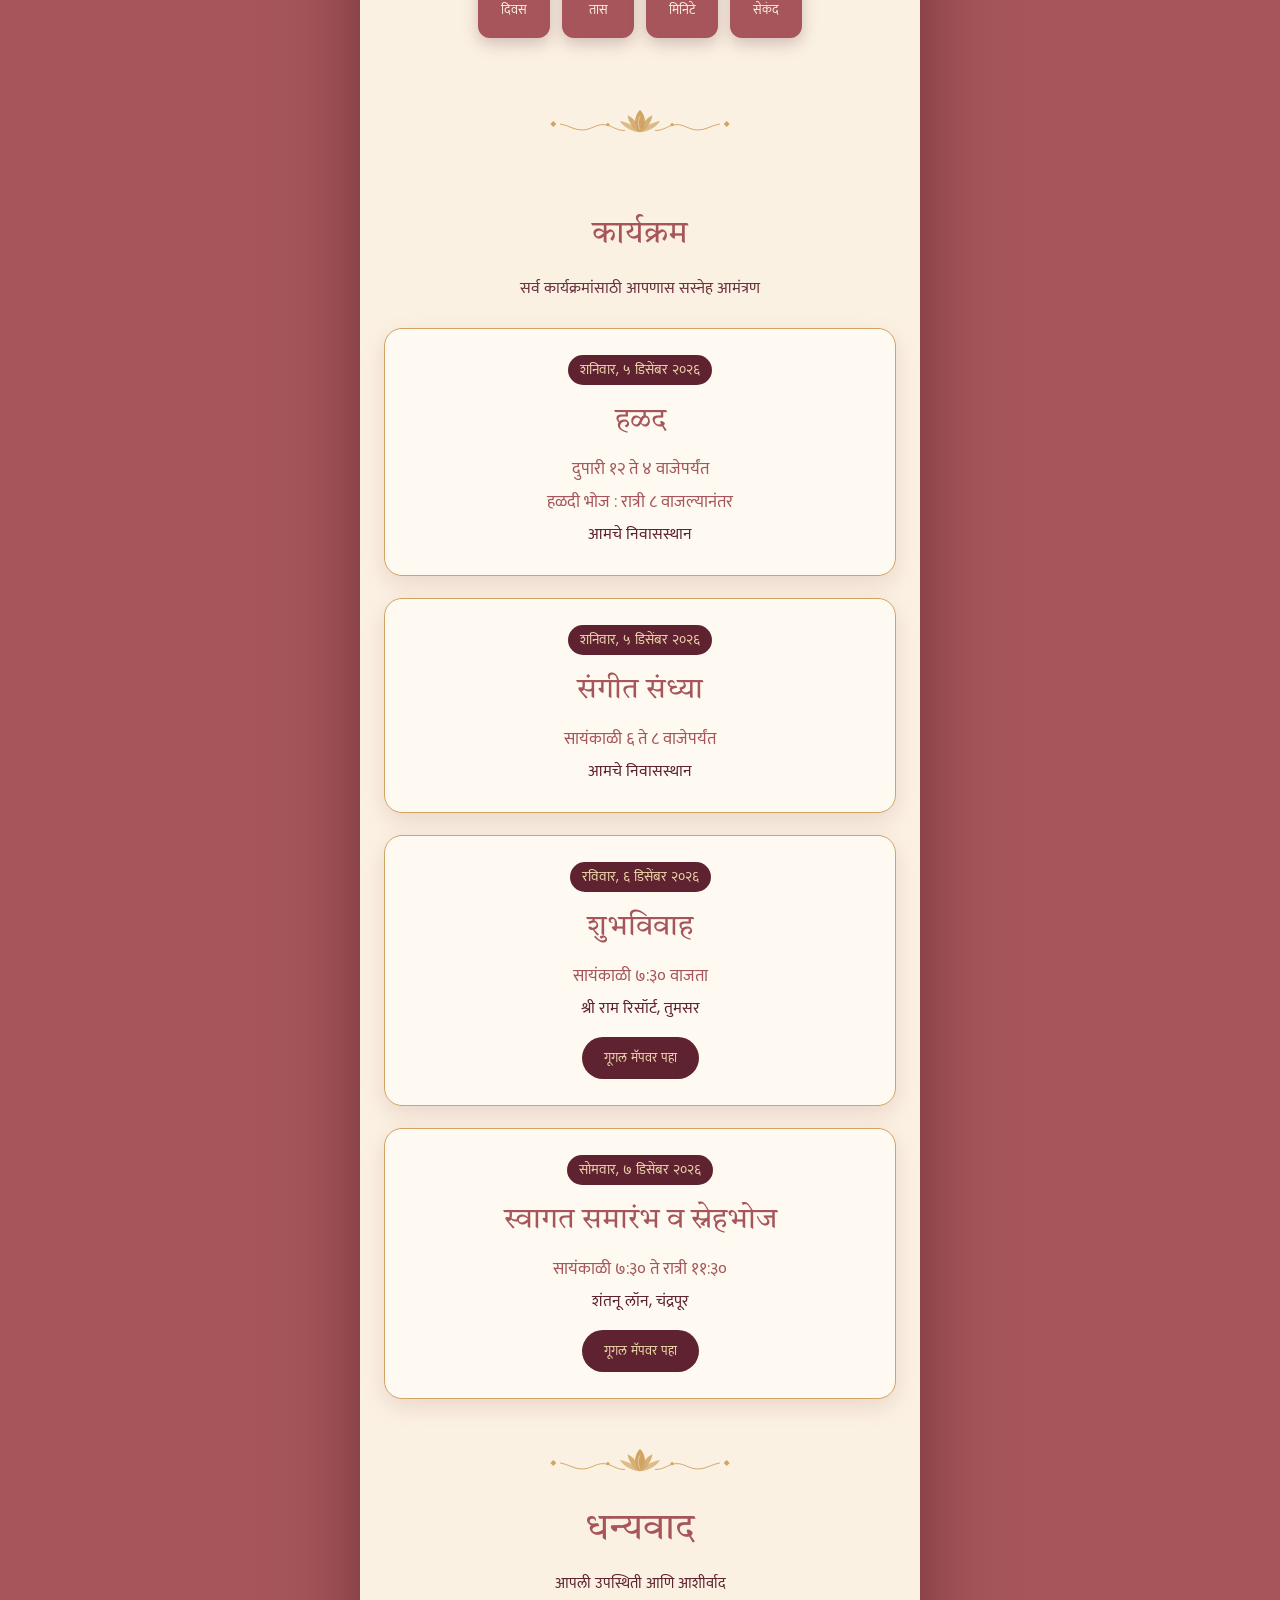
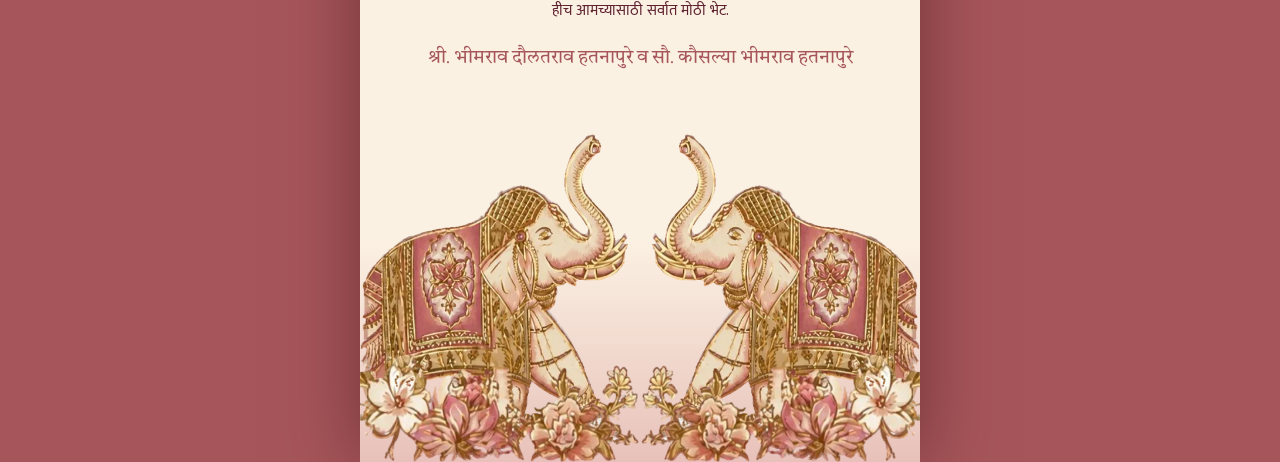
==== commit 02cd8542: "Closing sign-off with Mr./Mrs., Reception renamed to Welcome Ceremony and Friendly Feast, Haldi Bhoj" ====
--- a/family/index.html
+++ b/family/index.html
@@ -396,6 +396,7 @@
 					<span class="tag" data-i18n="haldiDate">Saturday, 5 December 2026</span>
 					<h3 data-i18n="haldiTitle">Haldi</h3>
 					<p class="time" data-i18n="haldiTime">12:00 PM to 4:00 PM</p>
+						<p class="time" data-i18n="haldiBhoj">Haldi Bhoj: after 8:00 PM</p>
 					<p class="venue" data-i18n="haldiVenue">Our home</p>
 				</article>
 				<article class="card reveal">
@@ -414,7 +415,7 @@
 				</article>
 				<article class="card reveal">
 					<span class="tag" data-i18n="receptionDate">Monday, 7 December 2026</span>
-					<h3 data-i18n="receptionTitle">Reception</h3>
+					<h3 data-i18n="receptionTitle">Welcome Ceremony and Friendly Feast (Swagat Samarambh wa Sneha Bhoj)</h3>
 					<p class="time" data-i18n="receptionTime">7:30 PM to 11:30 PM</p>
 					<p class="venue" data-i18n="receptionVenue">Shantanu Lawn, Chandrapur</p>
 				<a class="btn small" href="https://www.google.com/maps/search/?api=1&query=Shantanu+Lawn+Chandrapur" target="_blank" rel="noopener" data-i18n="mapLabel">View on Google Maps</a>
@@ -430,7 +431,7 @@
 					<div class="fx">
 						<p class="sign" data-i18n="thankYou">Thank you</p>
 						<p class="thanks" data-i18n="closing">Your presence and blessings are the greatest gift.</p>
-						<p class="signoff" data-i18n="signoff">Kausalya &amp; Bhimrao Daulatrao Hatnapure</p>
+						<p class="signoff" data-i18n="signoff">Mr. Bhimrao Daulatrao Hatnapure &amp; Mrs. Kausalya Bhimrao Hatnapure</p>
 					</div>
 				</div>
 				<div class="herd reveal" aria-hidden="true">
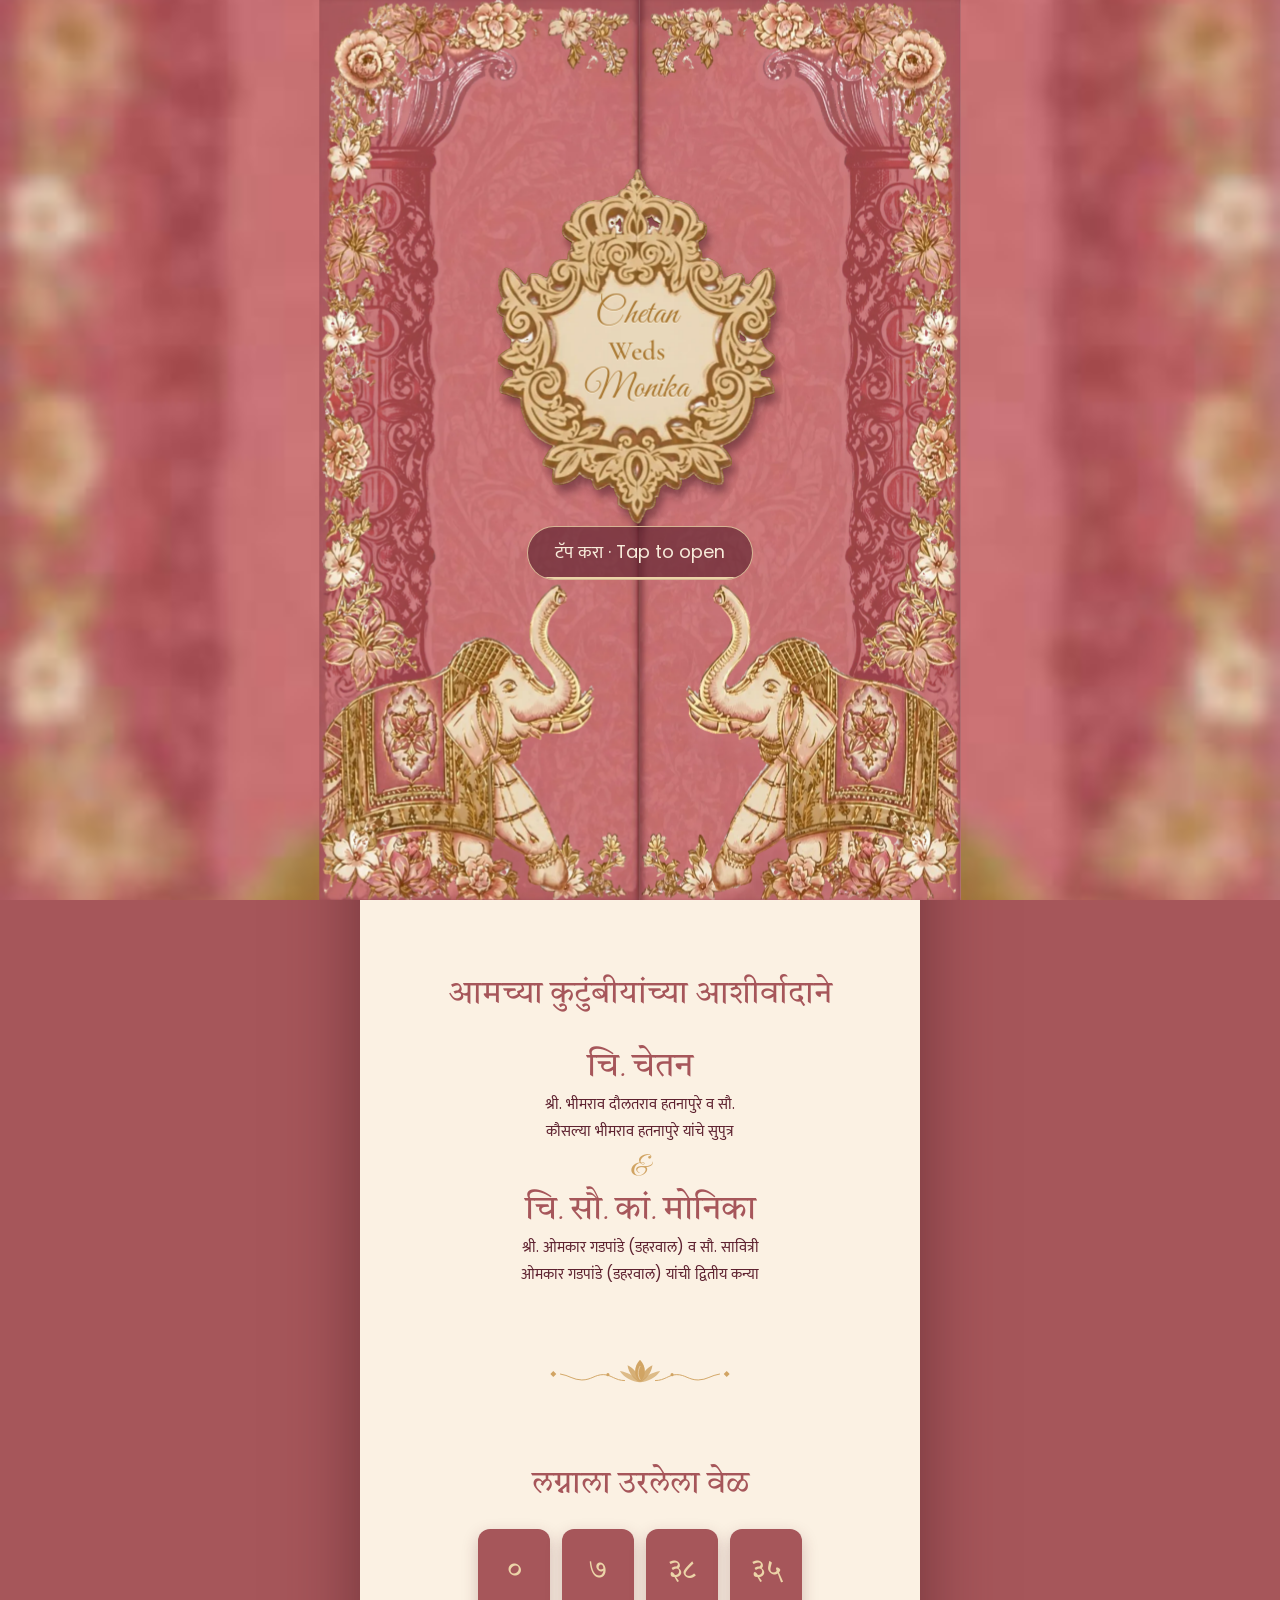
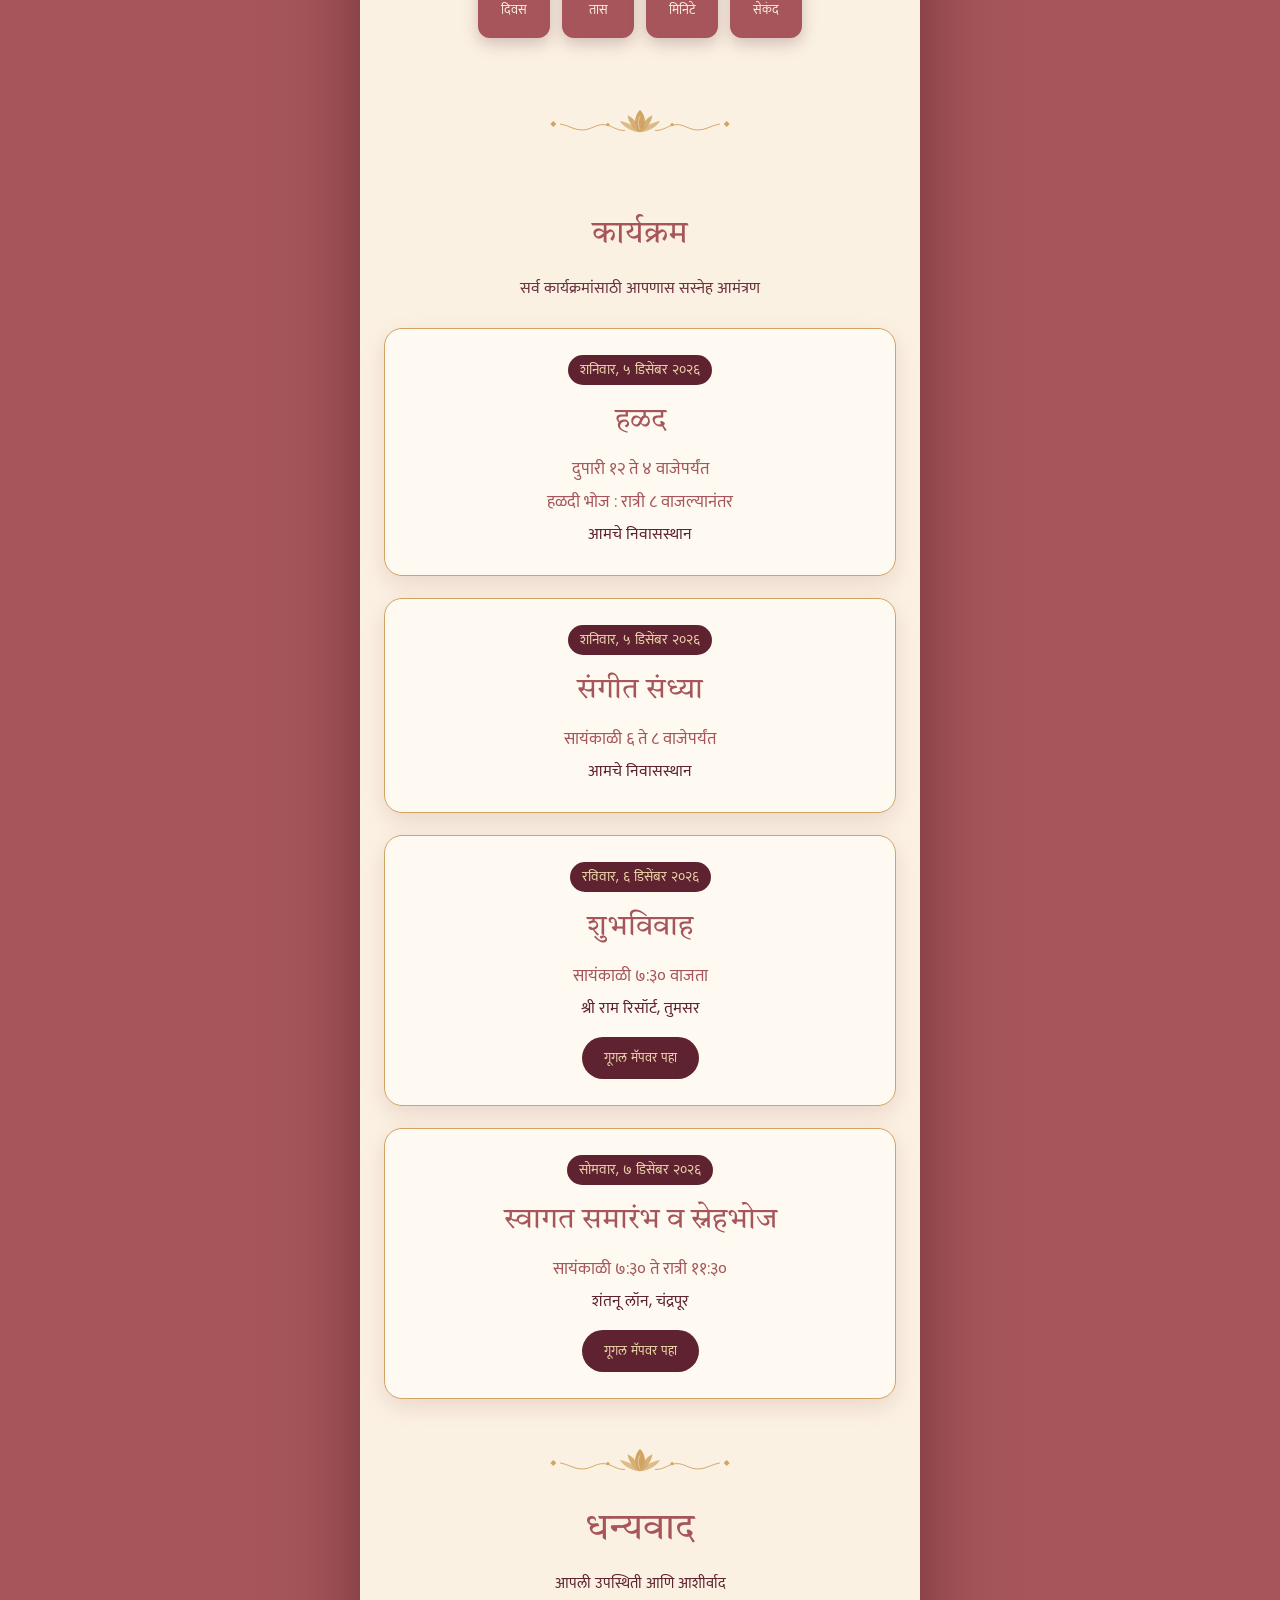
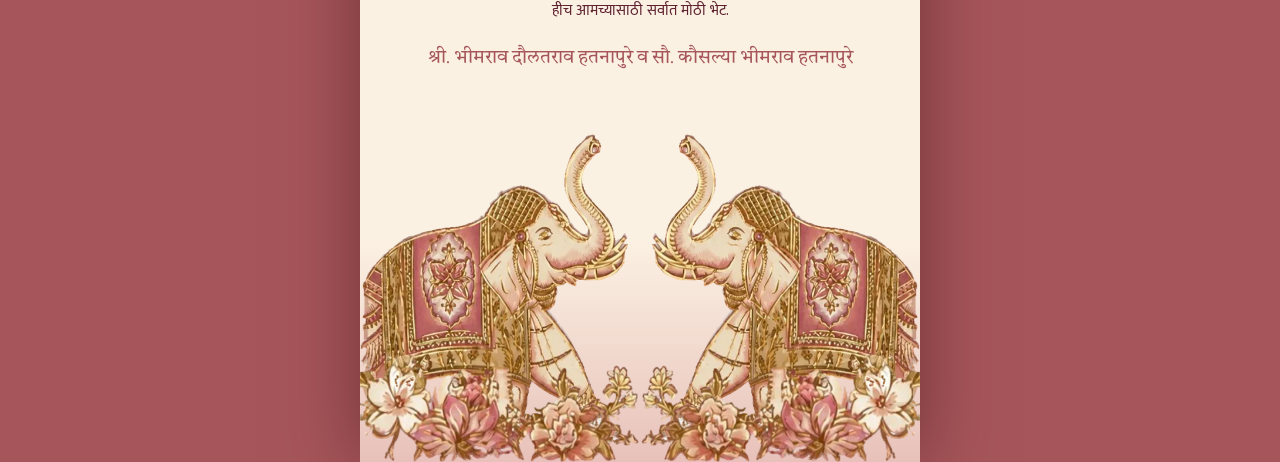
==== commit 5ce64d82: "Revert English reception title to Reception Co-Authored-By: Claude Sonnet 5.5 <noreply@anthropic.com" ====
--- a/family/index.html
+++ b/family/index.html
@@ -415,7 +415,7 @@
 				</article>
 				<article class="card reveal">
 					<span class="tag" data-i18n="receptionDate">Monday, 7 December 2026</span>
-					<h3 data-i18n="receptionTitle">Welcome Ceremony and Friendly Feast (Swagat Samarambh wa Sneha Bhoj)</h3>
+					<h3 data-i18n="receptionTitle">Reception</h3>
 					<p class="time" data-i18n="receptionTime">7:30 PM to 11:30 PM</p>
 					<p class="venue" data-i18n="receptionVenue">Shantanu Lawn, Chandrapur</p>
 				<a class="btn small" href="https://www.google.com/maps/search/?api=1&query=Shantanu+Lawn+Chandrapur" target="_blank" rel="noopener" data-i18n="mapLabel">View on Google Maps</a>
